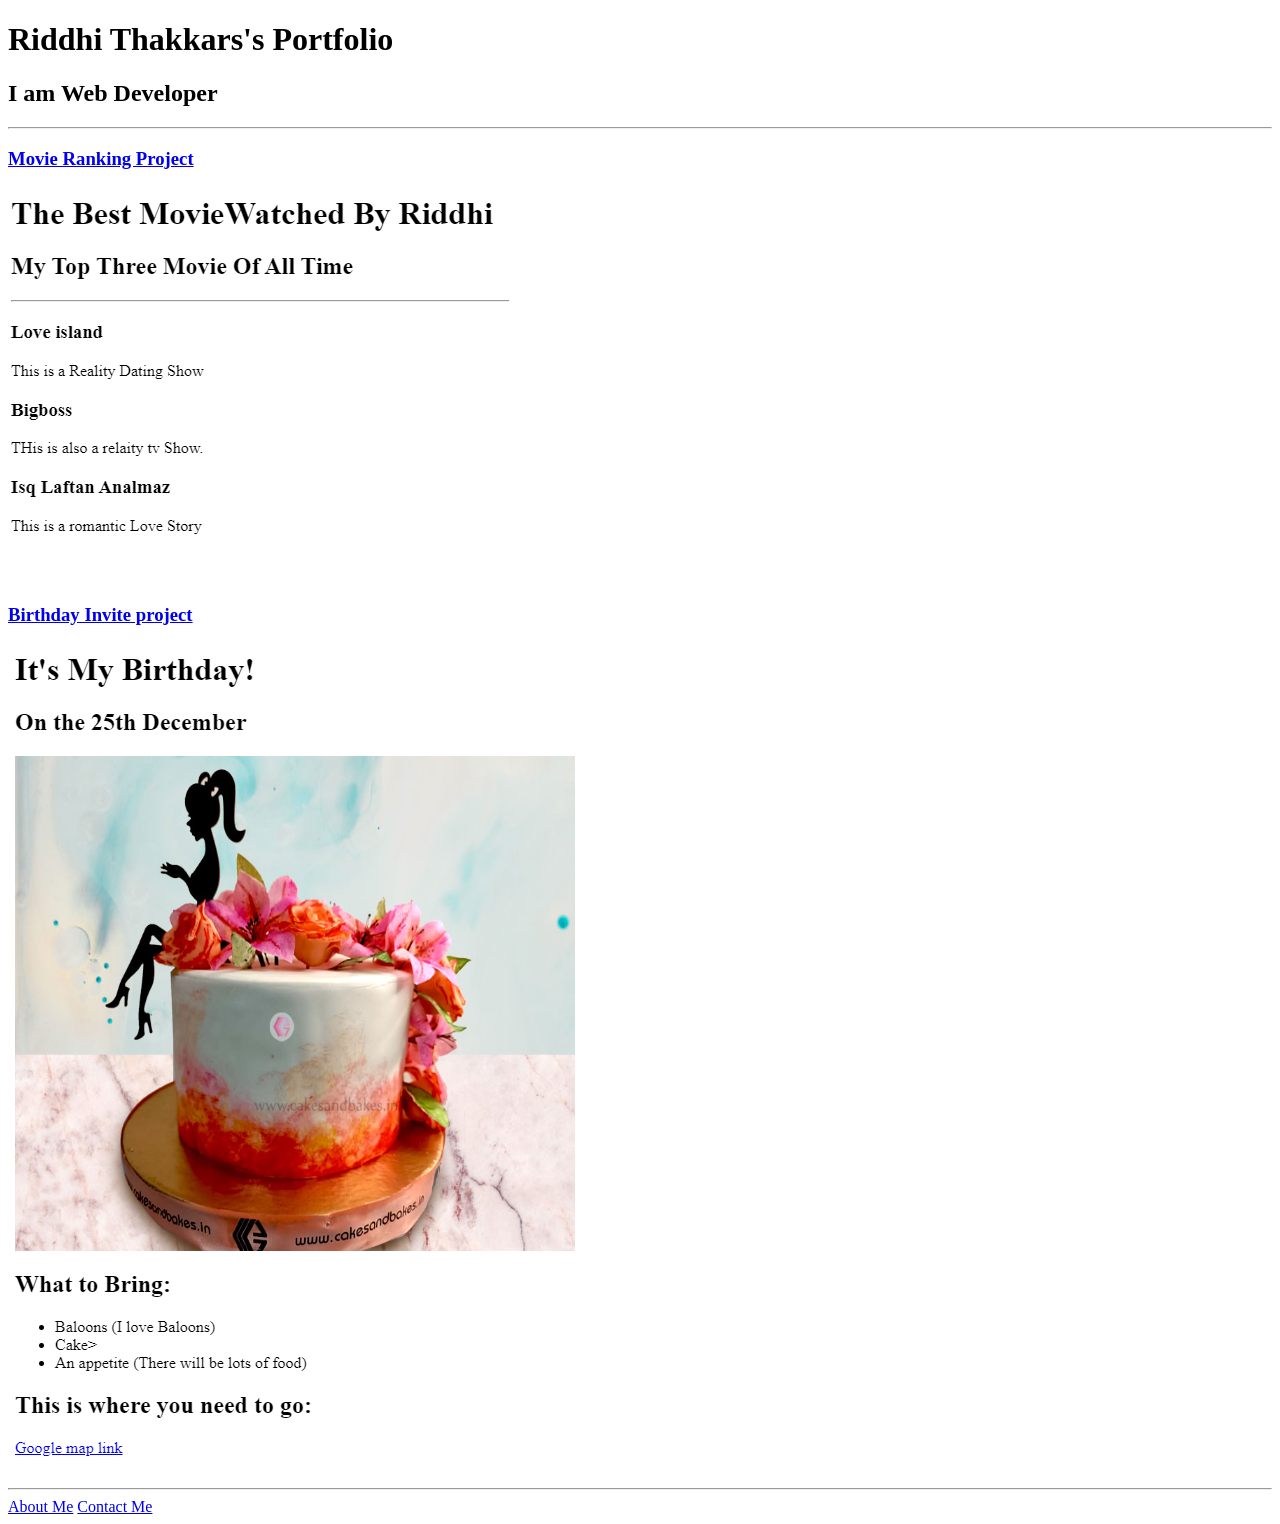
==== index.html @ dc4f4c87 "Add files via upload" ====
<!DOCTYPE html>
<html lang="en">
    <head>
        <meta charset="UTF-8">
        <title> Riddhi's Portfolio</title>
    </head>
    <body>
        <h1> Riddhi Thakkars's Portfolio</h1>
        <h2> I am Web Developer</h2>
        <hr>
        <h3><a href="movie-ranking.html"> Movie Ranking Project </a></h3>
        <img src="../assets/images/movie-rankin.png">
        <h3><a href="birthday-invite.html"> Birthday Invite project</a> </h3>
        <img src="../assets/images/birthday-invite.png">
        <hr>
        <a href="about.html"> About Me</a>
        <a href="contact.html">Contact Me</a>
    </body>
</html>
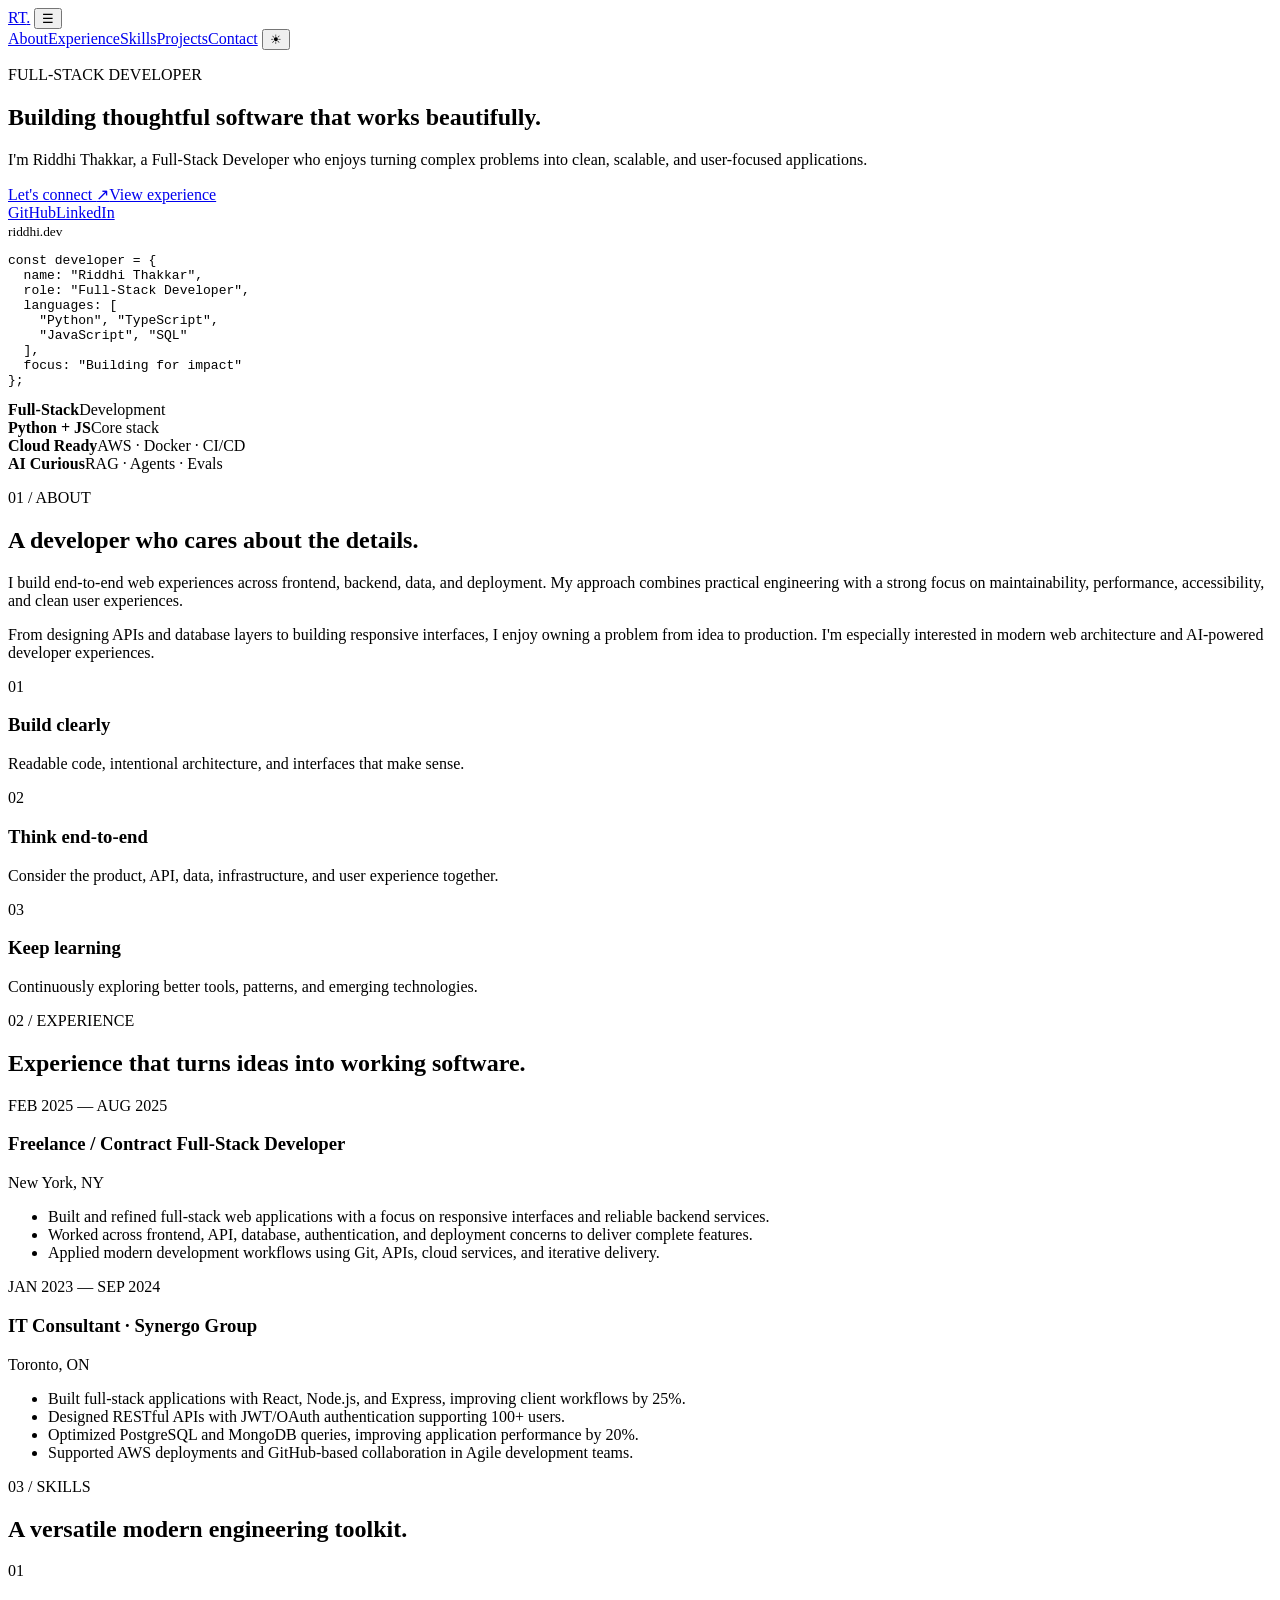
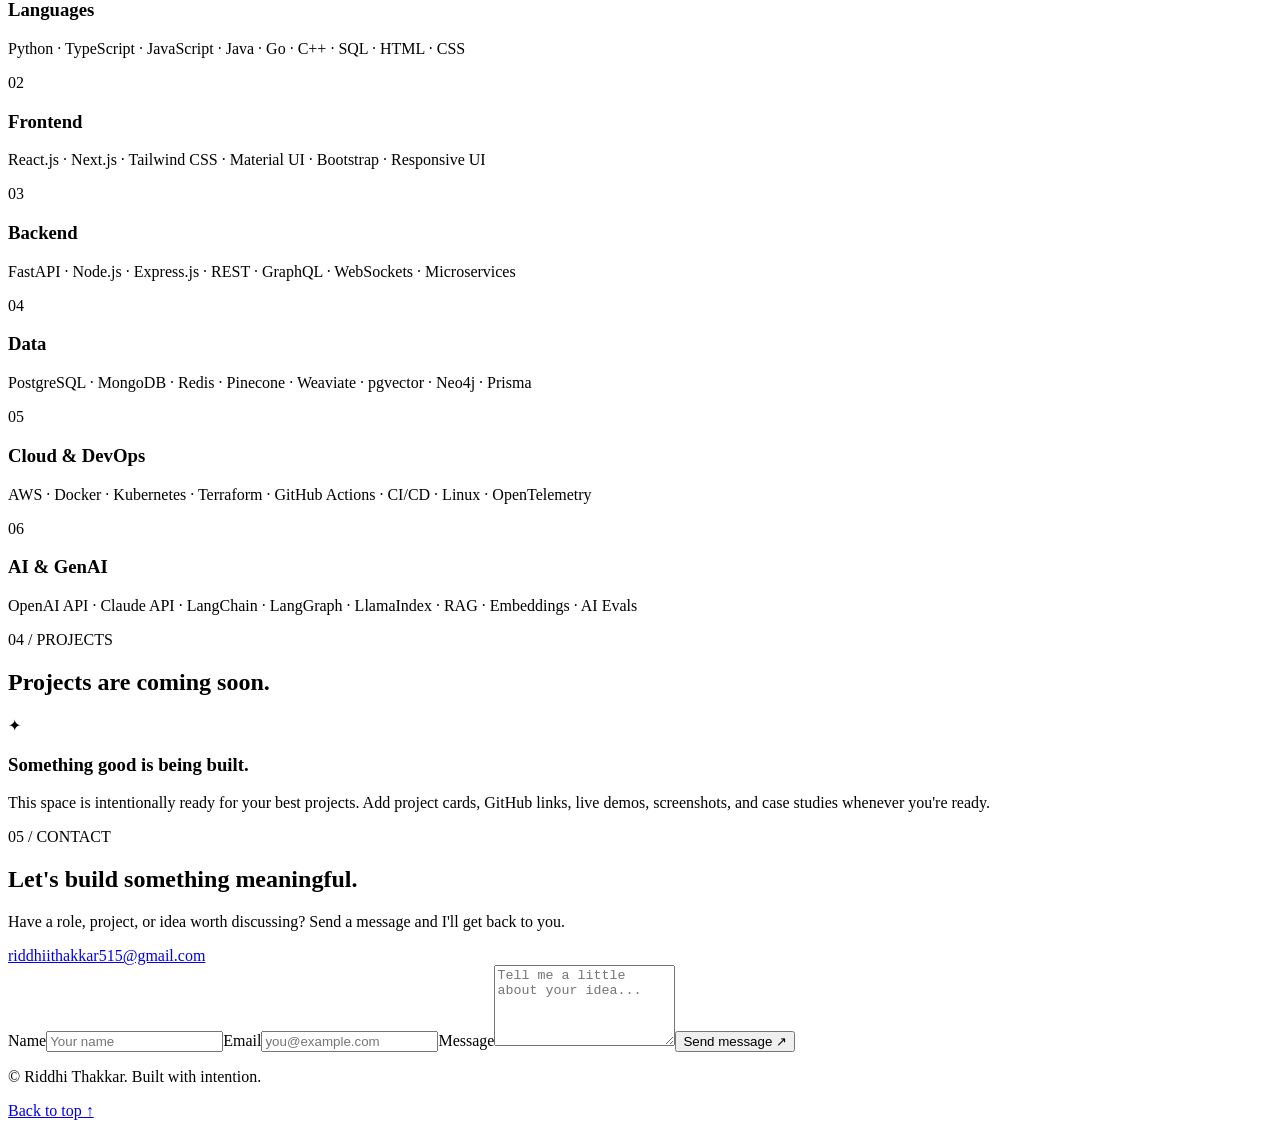
==== commit c1cd7a4b: "Create modern portfolio homepage" ====
--- a/index.html
+++ b/index.html
@@ -1,19 +1,93 @@
-<!DOCTYPE html>
-<html lang="en">
-    <head>
-        <meta charset="UTF-8">
-        <title> Riddhi's Portfolio</title>
-    </head>
-    <body>
-        <h1> Riddhi Thakkars's Portfolio</h1>
-        <h2> I am Web Developer</h2>
-        <hr>
-        <h3><a href="movie-ranking.html"> Movie Ranking Project </a></h3>
-        <img src="../assets/images/movie-rankin.png">
-        <h3><a href="birthday-invite.html"> Birthday Invite project</a> </h3>
-        <img src="../assets/images/birthday-invite.png">
-        <hr>
-        <a href="about.html"> About Me</a>
-        <a href="contact.html">Contact Me</a>
-    </body>
-</html>
+<!DOCTYPE html>
+<html lang="en" data-theme="dark">
+<head>
+  <meta charset="UTF-8">
+  <meta name="viewport" content="width=device-width, initial-scale=1.0">
+  <meta name="description" content="Riddhi Thakkar — Full-Stack Developer building scalable, accessible, and modern web applications with Python, React, Node.js, and cloud technologies.">
+  <meta name="keywords" content="Riddhi Thakkar, Full-Stack Developer, Software Engineer, Python, React, Node.js, FastAPI, AWS, JavaScript, TypeScript">
+  <meta name="author" content="Riddhi Thakkar">
+  <meta name="theme-color" content="#0b1020">
+  <meta property="og:title" content="Riddhi Thakkar | Full-Stack Developer">
+  <meta property="og:description" content="Full-Stack Developer focused on building reliable, scalable, and polished digital experiences.">
+  <meta property="og:type" content="website">
+  <meta property="og:url" content="https://riiddhii757.github.io/html-portfolio/">
+  <meta name="twitter:card" content="summary_large_image">
+  <title>Riddhi Thakkar | Full-Stack Developer</title>
+  <link rel="preconnect" href="https://fonts.googleapis.com">
+  <link rel="preconnect" href="https://fonts.gstatic.com" crossorigin>
+  <link href="https://fonts.googleapis.com/css2?family=Inter:wght@400;500;600;700;800&family=Space+Grotesk:wght@500;600;700&display=swap" rel="stylesheet">
+  <link rel="stylesheet" href="style.css">
+</head>
+<body>
+  <div class="background-glow glow-one" aria-hidden="true"></div>
+  <div class="background-glow glow-two" aria-hidden="true"></div>
+
+  <header class="site-header" id="top">
+    <nav class="nav container" aria-label="Primary navigation">
+      <a class="brand" href="#top" aria-label="Riddhi Thakkar home">RT<span>.</span></a>
+      <button class="mobile-menu" type="button" aria-label="Open navigation" aria-expanded="false" aria-controls="nav-links">☰</button>
+      <div class="nav-links" id="nav-links">
+        <a href="#about">About</a><a href="#experience">Experience</a><a href="#skills">Skills</a><a href="#projects">Projects</a><a href="#contact">Contact</a>
+        <button class="theme-toggle" id="theme-toggle" type="button" aria-label="Switch theme">☀</button>
+      </div>
+    </nav>
+  </header>
+
+  <main>
+    <section class="hero container reveal">
+      <div class="hero-copy">
+        <p class="eyebrow">FULL-STACK DEVELOPER</p>
+        <h1>Building thoughtful software that <span>works beautifully.</span></h1>
+        <p class="hero-text">I'm Riddhi Thakkar, a Full-Stack Developer who enjoys turning complex problems into clean, scalable, and user-focused applications.</p>
+        <div class="hero-actions"><a class="button primary" href="#contact">Let's connect <span>↗</span></a><a class="button secondary" href="#experience">View experience</a></div>
+        <div class="social-row" aria-label="Social links"><a href="https://github.com/riiddhii757" target="_blank" rel="noopener noreferrer">GitHub</a><a href="https://www.linkedin.com/in/riddhi-thakkar-378098253" target="_blank" rel="noopener noreferrer">LinkedIn</a></div>
+      </div>
+      <div class="hero-card" aria-label="Developer profile summary">
+        <div class="code-window"><div class="window-bar"><span></span><span></span><span></span><small>riddhi.dev</small></div>
+          <pre><code><span class="code-key">const</span> developer = {
+  name: <span class="code-string">"Riddhi Thakkar"</span>,
+  role: <span class="code-string">"Full-Stack Developer"</span>,
+  languages: [
+    <span class="code-string">"Python"</span>, <span class="code-string">"TypeScript"</span>,
+    <span class="code-string">"JavaScript"</span>, <span class="code-string">"SQL"</span>
+  ],
+  focus: <span class="code-string">"Building for impact"</span>
+};</code></pre>
+        </div>
+      </div>
+    </section>
+
+    <section class="stats container reveal" aria-label="Professional highlights">
+      <div><strong>Full-Stack</strong><span>Development</span></div><div><strong>Python + JS</strong><span>Core stack</span></div><div><strong>Cloud Ready</strong><span>AWS · Docker · CI/CD</span></div><div><strong>AI Curious</strong><span>RAG · Agents · Evals</span></div>
+    </section>
+
+    <section class="section container reveal" id="about">
+      <div class="section-heading"><p class="eyebrow">01 / ABOUT</p><h2>A developer who cares about the details.</h2></div>
+      <div class="about-grid"><div><p class="large-copy">I build end-to-end web experiences across frontend, backend, data, and deployment. My approach combines practical engineering with a strong focus on maintainability, performance, accessibility, and clean user experiences.</p><p>From designing APIs and database layers to building responsive interfaces, I enjoy owning a problem from idea to production. I'm especially interested in modern web architecture and AI-powered developer experiences.</p></div>
+        <div class="principles"><div><span>01</span><h3>Build clearly</h3><p>Readable code, intentional architecture, and interfaces that make sense.</p></div><div><span>02</span><h3>Think end-to-end</h3><p>Consider the product, API, data, infrastructure, and user experience together.</p></div><div><span>03</span><h3>Keep learning</h3><p>Continuously exploring better tools, patterns, and emerging technologies.</p></div></div>
+      </div>
+    </section>
+
+    <section class="section container reveal" id="experience">
+      <div class="section-heading"><p class="eyebrow">02 / EXPERIENCE</p><h2>Experience that turns ideas into working software.</h2></div>
+      <div class="timeline">
+        <article class="timeline-item"><div class="timeline-date">FEB 2025 — AUG 2025</div><div class="timeline-content"><h3>Freelance / Contract Full-Stack Developer</h3><p class="muted">New York, NY</p><ul><li>Built and refined full-stack web applications with a focus on responsive interfaces and reliable backend services.</li><li>Worked across frontend, API, database, authentication, and deployment concerns to deliver complete features.</li><li>Applied modern development workflows using Git, APIs, cloud services, and iterative delivery.</li></ul></div></article>
+        <article class="timeline-item"><div class="timeline-date">JAN 2023 — SEP 2024</div><div class="timeline-content"><h3>IT Consultant · Synergo Group</h3><p class="muted">Toronto, ON</p><ul><li>Built full-stack applications with React, Node.js, and Express, improving client workflows by 25%.</li><li>Designed RESTful APIs with JWT/OAuth authentication supporting 100+ users.</li><li>Optimized PostgreSQL and MongoDB queries, improving application performance by 20%.</li><li>Supported AWS deployments and GitHub-based collaboration in Agile development teams.</li></ul></div></article>
+      </div>
+    </section>
+
+    <section class="section container reveal" id="skills">
+      <div class="section-heading"><p class="eyebrow">03 / SKILLS</p><h2>A versatile modern engineering toolkit.</h2></div>
+      <div class="skills-grid"><article class="skill-card"><span>01</span><h3>Languages</h3><p>Python · TypeScript · JavaScript · Java · Go · C++ · SQL · HTML · CSS</p></article><article class="skill-card"><span>02</span><h3>Frontend</h3><p>React.js · Next.js · Tailwind CSS · Material UI · Bootstrap · Responsive UI</p></article><article class="skill-card"><span>03</span><h3>Backend</h3><p>FastAPI · Node.js · Express.js · REST · GraphQL · WebSockets · Microservices</p></article><article class="skill-card"><span>04</span><h3>Data</h3><p>PostgreSQL · MongoDB · Redis · Pinecone · Weaviate · pgvector · Neo4j · Prisma</p></article><article class="skill-card"><span>05</span><h3>Cloud & DevOps</h3><p>AWS · Docker · Kubernetes · Terraform · GitHub Actions · CI/CD · Linux · OpenTelemetry</p></article><article class="skill-card"><span>06</span><h3>AI & GenAI</h3><p>OpenAI API · Claude API · LangChain · LangGraph · LlamaIndex · RAG · Embeddings · AI Evals</p></article></div>
+    </section>
+
+    <section class="section container reveal" id="projects"><div class="section-heading"><p class="eyebrow">04 / PROJECTS</p><h2>Projects are coming soon.</h2></div><div class="empty-projects"><div class="empty-icon">✦</div><h3>Something good is being built.</h3><p>This space is intentionally ready for your best projects. Add project cards, GitHub links, live demos, screenshots, and case studies whenever you're ready.</p></div></section>
+
+    <section class="section container reveal" id="contact"><div class="contact-card"><div class="contact-copy"><p class="eyebrow">05 / CONTACT</p><h2>Let's build something meaningful.</h2><p>Have a role, project, or idea worth discussing? Send a message and I'll get back to you.</p><a class="email-link" href="mailto:riddhiithakkar515@gmail.com">riddhiithakkar515@gmail.com</a></div>
+      <form id="contact-form" novalidate><label for="name">Name</label><input id="name" name="name" type="text" autocomplete="name" required minlength="2" placeholder="Your name"><label for="email">Email</label><input id="email" name="email" type="email" autocomplete="email" required placeholder="you@example.com"><label for="message">Message</label><textarea id="message" name="message" rows="5" required minlength="10" placeholder="Tell me a little about your idea..."></textarea><button class="button primary" type="submit">Send message <span>↗</span></button><p class="form-status" id="form-status" role="status" aria-live="polite"></p></form>
+    </div></section>
+  </main>
+  <footer class="footer container"><p>© <span id="year"></span> Riddhi Thakkar. Built with intention.</p><a href="#top">Back to top ↑</a></footer>
+  <script src="script.js"></script>
+</body>
+</html>
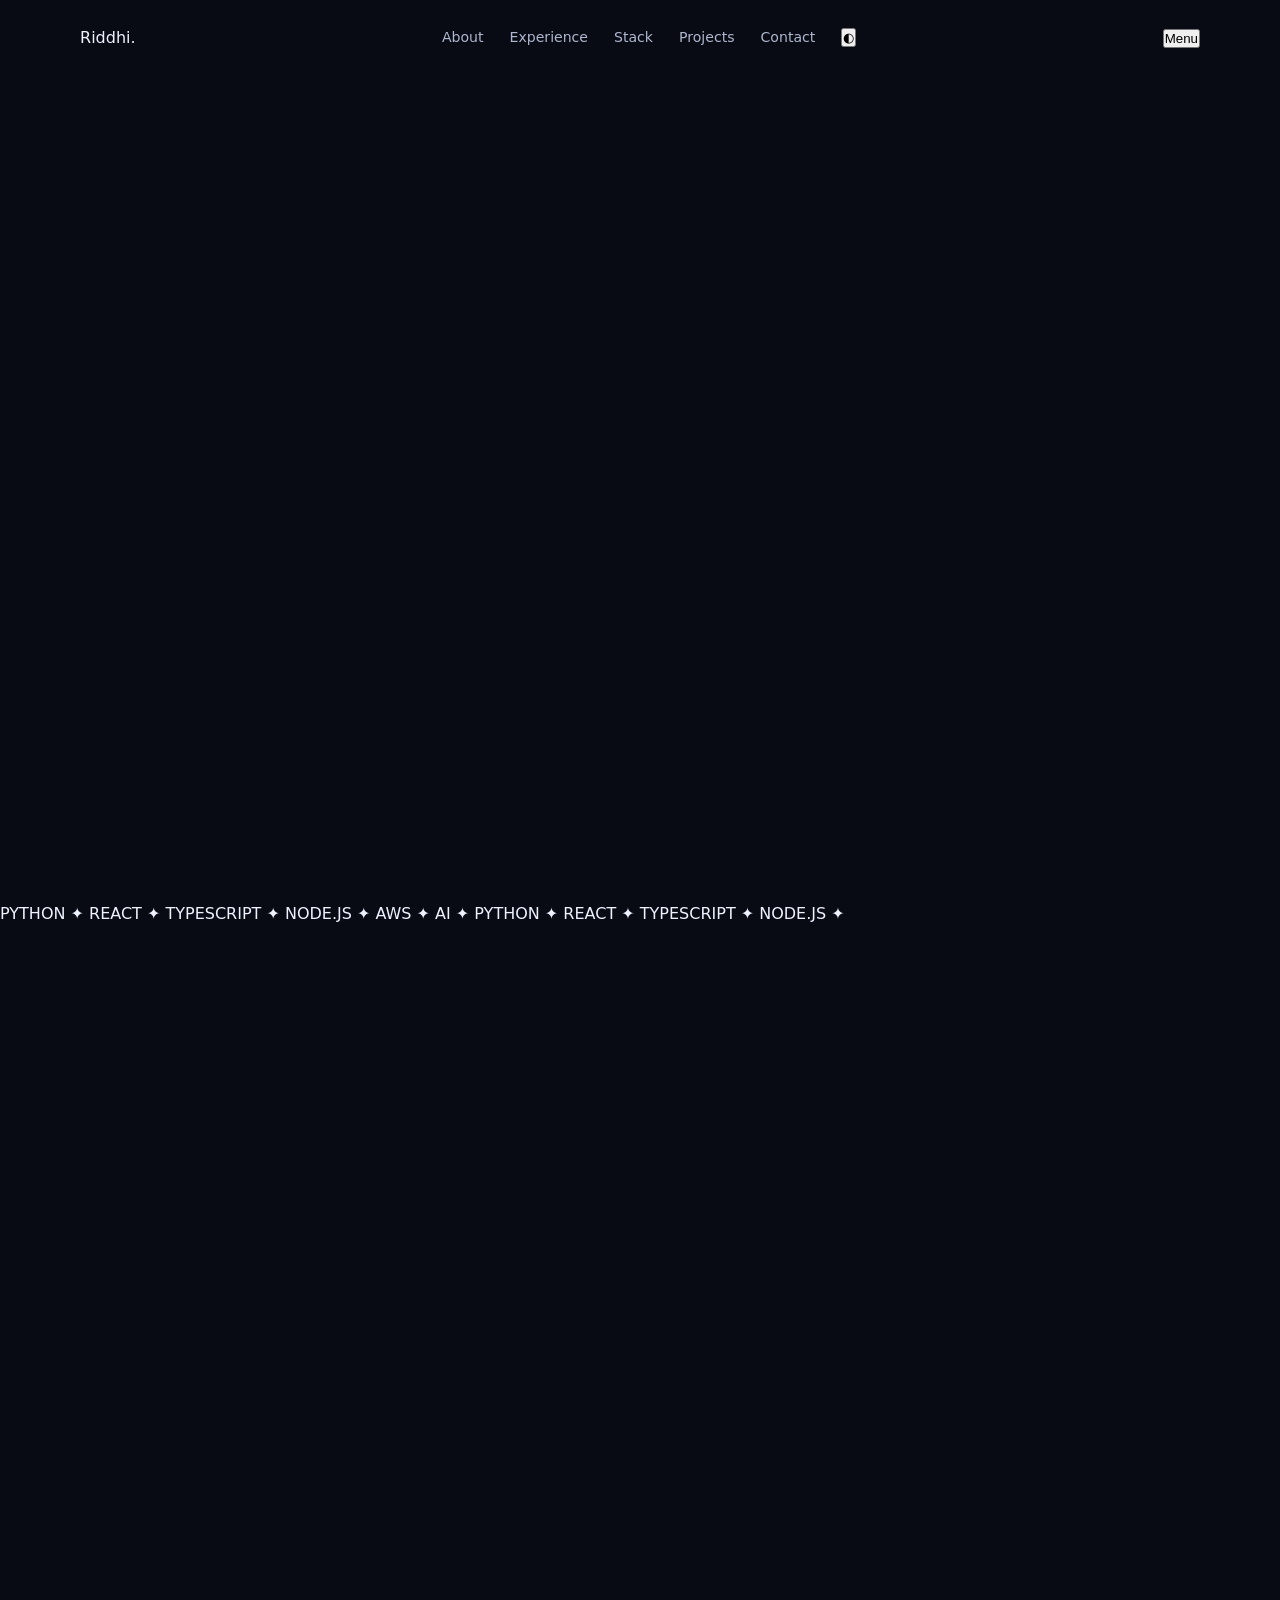
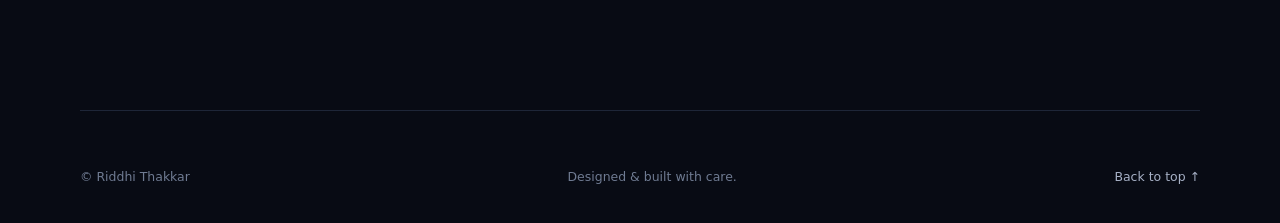
==== commit 1cd2ab2a: "Replace portfolio with professional developer design" ====
--- a/index.html
+++ b/index.html
@@ -1,93 +1,88 @@
-<!DOCTYPE html>
+<!doctype html>
 <html lang="en" data-theme="dark">
 <head>
-  <meta charset="UTF-8">
-  <meta name="viewport" content="width=device-width, initial-scale=1.0">
-  <meta name="description" content="Riddhi Thakkar — Full-Stack Developer building scalable, accessible, and modern web applications with Python, React, Node.js, and cloud technologies.">
-  <meta name="keywords" content="Riddhi Thakkar, Full-Stack Developer, Software Engineer, Python, React, Node.js, FastAPI, AWS, JavaScript, TypeScript">
+  <meta charset="utf-8">
+  <meta name="viewport" content="width=device-width, initial-scale=1">
+  <meta name="description" content="Riddhi Thakkar — Full-Stack Developer specializing in Python, React, TypeScript, Node.js, APIs, cloud infrastructure, and AI-powered applications.">
   <meta name="author" content="Riddhi Thakkar">
-  <meta name="theme-color" content="#0b1020">
-  <meta property="og:title" content="Riddhi Thakkar | Full-Stack Developer">
-  <meta property="og:description" content="Full-Stack Developer focused on building reliable, scalable, and polished digital experiences.">
+  <meta name="theme-color" content="#09090b">
+  <meta property="og:title" content="Riddhi Thakkar — Full-Stack Developer">
+  <meta property="og:description" content="Full-Stack Developer building reliable products across frontend, backend, cloud, data, and AI.">
   <meta property="og:type" content="website">
   <meta property="og:url" content="https://riiddhii757.github.io/html-portfolio/">
   <meta name="twitter:card" content="summary_large_image">
-  <title>Riddhi Thakkar | Full-Stack Developer</title>
+  <title>Riddhi Thakkar — Full-Stack Developer</title>
   <link rel="preconnect" href="https://fonts.googleapis.com">
   <link rel="preconnect" href="https://fonts.gstatic.com" crossorigin>
-  <link href="https://fonts.googleapis.com/css2?family=Inter:wght@400;500;600;700;800&family=Space+Grotesk:wght@500;600;700&display=swap" rel="stylesheet">
+  <link href="https://fonts.googleapis.com/css2?family=DM+Mono:wght@400;500&family=Manrope:wght@400;500;600;700;800&display=swap" rel="stylesheet">
   <link rel="stylesheet" href="style.css">
 </head>
 <body>
-  <div class="background-glow glow-one" aria-hidden="true"></div>
-  <div class="background-glow glow-two" aria-hidden="true"></div>
-
-  <header class="site-header" id="top">
-    <nav class="nav container" aria-label="Primary navigation">
-      <a class="brand" href="#top" aria-label="Riddhi Thakkar home">RT<span>.</span></a>
-      <button class="mobile-menu" type="button" aria-label="Open navigation" aria-expanded="false" aria-controls="nav-links">☰</button>
+  <div class="cursor-glow" aria-hidden="true"></div>
+  <header class="header">
+    <nav class="nav container" aria-label="Main navigation">
+      <a class="logo" href="#home" aria-label="Riddhi Thakkar home"><span>R</span>iddhi.</a>
       <div class="nav-links" id="nav-links">
-        <a href="#about">About</a><a href="#experience">Experience</a><a href="#skills">Skills</a><a href="#projects">Projects</a><a href="#contact">Contact</a>
-        <button class="theme-toggle" id="theme-toggle" type="button" aria-label="Switch theme">☀</button>
+        <a href="#about">About</a><a href="#experience">Experience</a><a href="#stack">Stack</a><a href="#projects">Projects</a><a href="#contact">Contact</a>
+        <button id="theme-toggle" class="icon-button" aria-label="Toggle color theme">◐</button>
       </div>
+      <button id="menu-toggle" class="menu-button" aria-label="Open menu" aria-expanded="false">Menu</button>
     </nav>
   </header>
 
-  <main>
+  <main id="home">
     <section class="hero container reveal">
-      <div class="hero-copy">
-        <p class="eyebrow">FULL-STACK DEVELOPER</p>
-        <h1>Building thoughtful software that <span>works beautifully.</span></h1>
-        <p class="hero-text">I'm Riddhi Thakkar, a Full-Stack Developer who enjoys turning complex problems into clean, scalable, and user-focused applications.</p>
-        <div class="hero-actions"><a class="button primary" href="#contact">Let's connect <span>↗</span></a><a class="button secondary" href="#experience">View experience</a></div>
-        <div class="social-row" aria-label="Social links"><a href="https://github.com/riiddhii757" target="_blank" rel="noopener noreferrer">GitHub</a><a href="https://www.linkedin.com/in/riddhi-thakkar-378098253" target="_blank" rel="noopener noreferrer">LinkedIn</a></div>
+      <div class="hero-main">
+        <div class="availability"><i></i> Open to opportunities</div>
+        <p class="kicker">FULL-STACK DEVELOPER · NEW YORK</p>
+        <h1>I build software<br><em>people remember.</em></h1>
+        <p class="hero-lead">I’m Riddhi Thakkar — a Full-Stack Developer working across product interfaces, backend systems, data, cloud infrastructure, and AI.</p>
+        <div class="hero-cta"><a class="btn btn-primary" href="#contact">Let’s talk <span>↗</span></a><a class="text-link" href="#experience">View experience <span>↓</span></a></div>
       </div>
-      <div class="hero-card" aria-label="Developer profile summary">
-        <div class="code-window"><div class="window-bar"><span></span><span></span><span></span><small>riddhi.dev</small></div>
-          <pre><code><span class="code-key">const</span> developer = {
-  name: <span class="code-string">"Riddhi Thakkar"</span>,
-  role: <span class="code-string">"Full-Stack Developer"</span>,
-  languages: [
-    <span class="code-string">"Python"</span>, <span class="code-string">"TypeScript"</span>,
-    <span class="code-string">"JavaScript"</span>, <span class="code-string">"SQL"</span>
-  ],
-  focus: <span class="code-string">"Building for impact"</span>
-};</code></pre>
+      <aside class="hero-side" aria-label="Developer profile">
+        <div class="terminal">
+          <div class="terminal-top"><span>~/riddhi</span><div><b></b><b></b><b></b></div></div>
+          <div class="terminal-body"><p><span class="purple">$</span> whoami</p><p class="muted">Full-Stack Developer</p><p><span class="purple">$</span> focus</p><p class="muted">product · systems · AI</p><p><span class="purple">$</span> status</p><p class="green">building things that matter_</p></div>
         </div>
+        <div class="side-note"><span>01</span><p>From first commit to production, I like understanding the whole system.</p></div>
+      </aside>
+    </section>
+
+    <div class="marquee" aria-hidden="true"><div>PYTHON <span>✦</span> REACT <span>✦</span> TYPESCRIPT <span>✦</span> NODE.JS <span>✦</span> AWS <span>✦</span> AI <span>✦</span> PYTHON <span>✦</span> REACT <span>✦</span> TYPESCRIPT <span>✦</span> NODE.JS <span>✦</span></div></div>
+
+    <section class="section container reveal" id="about">
+      <div class="section-index">01 <span>ABOUT</span></div>
+      <div class="section-content about-content"><div><h2>Engineering with a <em>product mindset.</em></h2></div><div class="about-copy"><p>I’m interested in the space where thoughtful product design meets solid engineering. I build responsive interfaces, dependable APIs, data layers, and deployment workflows that work together as one system.</p><p>My toolkit spans Python and FastAPI, React and TypeScript, Node.js, PostgreSQL and MongoDB, AWS, Docker, and modern AI tooling. I care about clean architecture, performance, accessibility, and shipping useful software.</p><div class="mini-links"><a href="https://github.com/riiddhii757" target="_blank" rel="noreferrer">GitHub ↗</a><a href="https://www.linkedin.com/in/riddhi-thakkar-378098253" target="_blank" rel="noreferrer">LinkedIn ↗</a></div></div></div>
+    </section>
+
+    <section class="section container reveal" id="experience">
+      <div class="section-index">02 <span>EXPERIENCE</span></div>
+      <div class="section-content"><div class="experience-row"><div class="period">2025<br><span>NEW YORK, NY</span></div><div class="role"><h3>Freelance / Contract Full-Stack Developer</h3><p>Feb 2025 — Aug 2025</p><ul><li>Built and refined full-stack applications across responsive frontend experiences, APIs, databases, authentication, and deployment.</li><li>Delivered features end-to-end using modern Git-based development workflows and iterative delivery.</li><li>Focused on maintainable architecture, reliable backend services, and polished user experiences.</li></ul></div></div><div class="experience-row"><div class="period">2023—24<br><span>TORONTO, ON</span></div><div class="role"><h3>IT Consultant · Synergo Group</h3><p>Jan 2023 — Sep 2024</p><ul><li>Built React, Node.js, and Express applications that improved client workflows by 25%.</li><li>Designed RESTful APIs with JWT/OAuth authentication supporting 100+ users.</li><li>Optimized PostgreSQL and MongoDB queries, improving application performance by 20%.</li><li>Supported AWS deployments and GitHub-based Agile development workflows.</li></ul></div></div></div>
+    </section>
+
+    <section class="section container reveal" id="stack">
+      <div class="section-index">03 <span>TECHNICAL STACK</span></div>
+      <div class="section-content stack-grid">
+        <div class="stack-item"><span>01</span><h3>Languages</h3><p>Python · TypeScript · JavaScript · Java · Go · C++ · SQL</p></div>
+        <div class="stack-item"><span>02</span><h3>Frontend</h3><p>React.js · Next.js · Tailwind CSS · Material UI · Bootstrap · HTML · CSS</p></div>
+        <div class="stack-item"><span>03</span><h3>Backend</h3><p>FastAPI · Node.js · Express.js · REST · GraphQL · WebSockets · Microservices</p></div>
+        <div class="stack-item"><span>04</span><h3>Data</h3><p>PostgreSQL · MongoDB · Redis · Prisma · Pinecone · Weaviate · pgvector · Neo4j</p></div>
+        <div class="stack-item"><span>05</span><h3>Cloud / DevOps</h3><p>AWS · Docker · Kubernetes · Terraform · GitHub Actions · CI/CD · Linux · OpenTelemetry</p></div>
+        <div class="stack-item"><span>06</span><h3>AI / GenAI</h3><p>OpenAI API · Claude API · LangChain · LangGraph · LlamaIndex · RAG · Embeddings · AI Evals</p></div>
       </div>
     </section>
 
-    <section class="stats container reveal" aria-label="Professional highlights">
-      <div><strong>Full-Stack</strong><span>Development</span></div><div><strong>Python + JS</strong><span>Core stack</span></div><div><strong>Cloud Ready</strong><span>AWS · Docker · CI/CD</span></div><div><strong>AI Curious</strong><span>RAG · Agents · Evals</span></div>
+    <section class="section container reveal" id="projects">
+      <div class="section-index">04 <span>PROJECTS</span></div>
+      <div class="section-content project-placeholder"><div class="placeholder-number">+</div><div><h2>Selected work<br><em>coming soon.</em></h2><p>This section is ready for your strongest projects, live demos, repositories, screenshots, and case studies. We’ll add them when you’re ready.</p></div></div>
     </section>
 
-    <section class="section container reveal" id="about">
-      <div class="section-heading"><p class="eyebrow">01 / ABOUT</p><h2>A developer who cares about the details.</h2></div>
-      <div class="about-grid"><div><p class="large-copy">I build end-to-end web experiences across frontend, backend, data, and deployment. My approach combines practical engineering with a strong focus on maintainability, performance, accessibility, and clean user experiences.</p><p>From designing APIs and database layers to building responsive interfaces, I enjoy owning a problem from idea to production. I'm especially interested in modern web architecture and AI-powered developer experiences.</p></div>
-        <div class="principles"><div><span>01</span><h3>Build clearly</h3><p>Readable code, intentional architecture, and interfaces that make sense.</p></div><div><span>02</span><h3>Think end-to-end</h3><p>Consider the product, API, data, infrastructure, and user experience together.</p></div><div><span>03</span><h3>Keep learning</h3><p>Continuously exploring better tools, patterns, and emerging technologies.</p></div></div>
-      </div>
+    <section class="section container reveal" id="contact">
+      <div class="contact-panel"><div class="section-index">05 <span>CONTACT</span></div><div class="contact-content"><p class="kicker">HAVE A ROLE OR IDEA?</p><h2>Let’s make<br><em>something good.</em></h2><a class="big-email" href="mailto:riddhiithakkar515@gmail.com">riddhiithakkar515@gmail.com <span>↗</span></a><div class="contact-links"><a href="https://github.com/riiddhii757" target="_blank" rel="noreferrer">GitHub</a><a href="https://www.linkedin.com/in/riddhi-thakkar-378098253" target="_blank" rel="noreferrer">LinkedIn</a></div></div></div>
     </section>
+  </main>
 
-    <section class="section container reveal" id="experience">
-      <div class="section-heading"><p class="eyebrow">02 / EXPERIENCE</p><h2>Experience that turns ideas into working software.</h2></div>
-      <div class="timeline">
-        <article class="timeline-item"><div class="timeline-date">FEB 2025 — AUG 2025</div><div class="timeline-content"><h3>Freelance / Contract Full-Stack Developer</h3><p class="muted">New York, NY</p><ul><li>Built and refined full-stack web applications with a focus on responsive interfaces and reliable backend services.</li><li>Worked across frontend, API, database, authentication, and deployment concerns to deliver complete features.</li><li>Applied modern development workflows using Git, APIs, cloud services, and iterative delivery.</li></ul></div></article>
-        <article class="timeline-item"><div class="timeline-date">JAN 2023 — SEP 2024</div><div class="timeline-content"><h3>IT Consultant · Synergo Group</h3><p class="muted">Toronto, ON</p><ul><li>Built full-stack applications with React, Node.js, and Express, improving client workflows by 25%.</li><li>Designed RESTful APIs with JWT/OAuth authentication supporting 100+ users.</li><li>Optimized PostgreSQL and MongoDB queries, improving application performance by 20%.</li><li>Supported AWS deployments and GitHub-based collaboration in Agile development teams.</li></ul></div></article>
-      </div>
-    </section>
-
-    <section class="section container reveal" id="skills">
-      <div class="section-heading"><p class="eyebrow">03 / SKILLS</p><h2>A versatile modern engineering toolkit.</h2></div>
-      <div class="skills-grid"><article class="skill-card"><span>01</span><h3>Languages</h3><p>Python · TypeScript · JavaScript · Java · Go · C++ · SQL · HTML · CSS</p></article><article class="skill-card"><span>02</span><h3>Frontend</h3><p>React.js · Next.js · Tailwind CSS · Material UI · Bootstrap · Responsive UI</p></article><article class="skill-card"><span>03</span><h3>Backend</h3><p>FastAPI · Node.js · Express.js · REST · GraphQL · WebSockets · Microservices</p></article><article class="skill-card"><span>04</span><h3>Data</h3><p>PostgreSQL · MongoDB · Redis · Pinecone · Weaviate · pgvector · Neo4j · Prisma</p></article><article class="skill-card"><span>05</span><h3>Cloud & DevOps</h3><p>AWS · Docker · Kubernetes · Terraform · GitHub Actions · CI/CD · Linux · OpenTelemetry</p></article><article class="skill-card"><span>06</span><h3>AI & GenAI</h3><p>OpenAI API · Claude API · LangChain · LangGraph · LlamaIndex · RAG · Embeddings · AI Evals</p></article></div>
-    </section>
-
-    <section class="section container reveal" id="projects"><div class="section-heading"><p class="eyebrow">04 / PROJECTS</p><h2>Projects are coming soon.</h2></div><div class="empty-projects"><div class="empty-icon">✦</div><h3>Something good is being built.</h3><p>This space is intentionally ready for your best projects. Add project cards, GitHub links, live demos, screenshots, and case studies whenever you're ready.</p></div></section>
-
-    <section class="section container reveal" id="contact"><div class="contact-card"><div class="contact-copy"><p class="eyebrow">05 / CONTACT</p><h2>Let's build something meaningful.</h2><p>Have a role, project, or idea worth discussing? Send a message and I'll get back to you.</p><a class="email-link" href="mailto:riddhiithakkar515@gmail.com">riddhiithakkar515@gmail.com</a></div>
-      <form id="contact-form" novalidate><label for="name">Name</label><input id="name" name="name" type="text" autocomplete="name" required minlength="2" placeholder="Your name"><label for="email">Email</label><input id="email" name="email" type="email" autocomplete="email" required placeholder="you@example.com"><label for="message">Message</label><textarea id="message" name="message" rows="5" required minlength="10" placeholder="Tell me a little about your idea..."></textarea><button class="button primary" type="submit">Send message <span>↗</span></button><p class="form-status" id="form-status" role="status" aria-live="polite"></p></form>
-    </div></section>
-  </main>
-  <footer class="footer container"><p>© <span id="year"></span> Riddhi Thakkar. Built with intention.</p><a href="#top">Back to top ↑</a></footer>
+  <footer class="footer container"><span>© <span id="year"></span> Riddhi Thakkar</span><span>Designed & built with care.</span><a href="#home">Back to top ↑</a></footer>
   <script src="script.js"></script>
 </body>
 </html>
--- a/style.css
+++ b/style.css
@@ -0,0 +1,2 @@
+*{box-sizing:border-box;margin:0;padding:0}html{scroll-behavior:smooth}body{font-family:Inter,system-ui,sans-serif;background:#080b14;color:#eef2ff;line-height:1.7;overflow-x:hidden}body::selection{background:#8b5cf6;color:#fff}a{color:inherit;text-decoration:none}.container{width:min(1120px,calc(100% - 40px));margin:auto}.site-header{position:sticky;top:0;z-index:20;background:rgba(8,11,20,.78);backdrop-filter:blur(18px);border-bottom:1px solid rgba(255,255,255,.07)}.nav{height:76px;display:flex;align-items:center;justify-content:space-between}.brand{font:700 1.5rem 'Space Grotesk';letter-spacing:-.05em}.brand span{color:#a78bfa}.nav-links{display:flex;align-items:center;gap:26px;font-size:.88rem;color:#aeb7ce}.nav-links a{transition:.25s}.nav-links a:hover{color:#fff}.theme-toggle,.mobile-menu{border:1px solid #293044;background:#111625;color:#eef2ff;border-radius:10px;cursor:pointer}.theme-toggle{width:38px;height:38px}.mobile-menu{display:none;padding:8px 10px;font-size:1.2rem}.background-glow{position:fixed;width:500px;height:500px;border-radius:50%;filter:blur(110px);opacity:.13;pointer-events:none;z-index:-1}.glow-one{background:#7c3aed;top:-160px;left:-180px}.glow-two{background:#06b6d4;right:-200px;top:35%}.hero{min-height:calc(100vh - 76px);display:grid;grid-template-columns:1.05fr .95fr;align-items:center;gap:70px;padding-top:60px;padding-bottom:80px}.eyebrow{font-size:.73rem;font-weight:800;letter-spacing:.18em;color:#a78bfa;margin-bottom:18px}.hero h1{font:700 clamp(3rem,6vw,5.8rem)/1.02 'Space Grotesk';letter-spacing:-.065em;max-width:800px}.hero h1 span{background:linear-gradient(110deg,#a78bfa,#67e8f9);-webkit-background-clip:text;background-clip:text;color:transparent}.hero-text{color:#9ca8c1;font-size:1.08rem;max-width:650px;margin:28px 0}.hero-actions{display:flex;gap:12px;flex-wrap:wrap}.button{display:inline-flex;align-items:center;justify-content:center;gap:12px;padding:12px 18px;border-radius:10px;border:1px solid transparent;font-weight:700;font-size:.9rem;cursor:pointer;transition:transform .25s,box-shadow .25s,background .25s}.button:hover{transform:translateY(-2px)}.primary{background:#f5f7ff;color:#090c15;box-shadow:0 10px 30px rgba(255,255,255,.08)}.secondary{border-color:#30374b;color:#d9def0}.social-row{display:flex;gap:20px;margin-top:28px;color:#8995ad;font-size:.86rem}.social-row a:hover,.email-link:hover{color:#c4b5fd}.hero-card{display:flex;justify-content:center}.code-window{width:100%;max-width:510px;border:1px solid #293149;background:linear-gradient(145deg,#101625,#0b0f1b);border-radius:18px;box-shadow:0 30px 80px rgba(0,0,0,.35);overflow:hidden;transform:rotate(1.2deg)}.window-bar{height:45px;border-bottom:1px solid #252d41;display:flex;align-items:center;padding:0 15px;gap:7px}.window-bar>span{width:9px;height:9px;border-radius:50%;background:#3d465b}.window-bar small{margin-left:auto;color:#69748c}.code-window pre{padding:30px 25px;overflow:auto;font:500 .88rem/2 'SFMono-Regular',Consolas,monospace;color:#b8c3d9}.code-key{color:#c4b5fd}.code-string{color:#67e8c9}.stats{display:grid;grid-template-columns:repeat(4,1fr);border-top:1px solid #1e2638;border-bottom:1px solid #1e2638}.stats div{padding:26px 18px;border-right:1px solid #1e2638}.stats div:last-child{border:0}.stats strong,.stats span{display:block}.stats strong{font:700 1.1rem 'Space Grotesk'}.stats span{color:#77839d;font-size:.78rem}.section{padding-top:140px}.section-heading{max-width:760px;margin-bottom:55px}.section-heading h2{font:600 clamp(2rem,4vw,3.5rem)/1.12 'Space Grotesk';letter-spacing:-.045em}.about-grid{display:grid;grid-template-columns:1.05fr .95fr;gap:80px}.large-copy{font-size:1.35rem;line-height:1.65;color:#d6dced;margin-bottom:25px}.about-grid>div>p:not(.large-copy){color:#8894ad}.principles{border-top:1px solid #293044}.principles>div{padding:22px 0;border-bottom:1px solid #293044}.principles span,.skill-card>span{font-size:.7rem;color:#8b5cf6;font-weight:800;letter-spacing:.1em}.principles h3{margin:3px 0 4px;font-size:1rem}.principles p,.skill-card p{color:#818da6;font-size:.88rem}.timeline{border-top:1px solid #293044}.timeline-item{display:grid;grid-template-columns:220px 1fr;gap:50px;padding:42px 0;border-bottom:1px solid #293044}.timeline-date{font-size:.72rem;color:#8b95aa;font-weight:700;letter-spacing:.08em}.timeline-content h3{font:600 1.35rem 'Space Grotesk';margin-bottom:2px}.muted{color:#8b95aa;font-size:.85rem;margin-bottom:16px}.timeline-content ul{padding-left:18px;color:#929db3}.timeline-content li{margin:6px 0}.skills-grid{display:grid;grid-template-columns:repeat(3,1fr);gap:14px}.skill-card{min-height:190px;padding:25px;border:1px solid #252d40;background:rgba(15,20,33,.72);border-radius:15px;transition:.3s}.skill-card:hover{transform:translateY(-4px);border-color:#4c3d76;background:#11182a}.skill-card h3{font:600 1.2rem 'Space Grotesk';margin:10px 0}.empty-projects{min-height:280px;border:1px dashed #343c52;border-radius:18px;display:flex;align-items:center;justify-content:center;flex-direction:column;text-align:center;padding:40px;background:rgba(15,20,33,.4)}.empty-icon{font-size:2.2rem;color:#a78bfa;margin-bottom:12px}.empty-projects h3{font:600 1.4rem 'Space Grotesk';margin-bottom:8px}.empty-projects p{max-width:600px;color:#818da6}.contact-card{display:grid;grid-template-columns:1fr 1fr;gap:70px;border:1px solid #293147;background:linear-gradient(135deg,rgba(20,26,43,.9),rgba(12,16,27,.95));border-radius:22px;padding:55px}.contact-copy h2{font:600 clamp(2rem,4vw,3rem)/1.1 'Space Grotesk';letter-spacing:-.04em}.contact-copy>p:not(.eyebrow){color:#8995ad;margin:20px 0}.email-link{display:inline-block;color:#c4b5fd;font-weight:700}form{display:flex;flex-direction:column;gap:8px}label{font-size:.78rem;color:#aeb8cc;margin-top:7px}input,textarea{width:100%;border:1px solid #2b3449;background:#0b101c;color:#f3f5ff;border-radius:9px;padding:12px 13px;font:inherit;outline:none;resize:vertical}input:focus,textarea:focus{border-color:#8b5cf6;box-shadow:0 0 0 3px rgba(139,92,246,.12)}form .button{margin-top:10px}.form-status{font-size:.8rem;color:#67e8c9;min-height:22px}.footer{padding:55px 0 35px;margin-top:110px;border-top:1px solid #1e2638;display:flex;justify-content:space-between;color:#6f7b92;font-size:.78rem}.footer a{color:#a6b0c5}.reveal{opacity:0;transform:translateY(25px);transition:opacity .7s ease,transform .7s ease}.reveal.visible{opacity:1;transform:none}@media(max-width:850px){.nav-links{gap:14px}.hero{grid-template-columns:1fr;gap:35px}.hero-card{justify-content:flex-start}.about-grid,.contact-card{grid-template-columns:1fr;gap:45px}.skills-grid{grid-template-columns:repeat(2,1fr)}.timeline-item{grid-template-columns:1fr;gap:8px}.stats{grid-template-columns:repeat(2,1fr)}.stats div:nth-child(2){border-right:0}.stats div:nth-child(-n+2){border-bottom:1px solid #1e2638}.contact-card{padding:35px}}@media(max-width:650px){.container{width:min(100% - 28px,1120px)}.nav{height:68px}.mobile-menu{display:block}.nav-links{display:none;position:absolute;top:68px;left:14px;right:14px;padding:15px;flex-direction:column;align-items:stretch;background:#101522;border:1px solid #293044;border-radius:14px}.nav-links.open{display:flex}.theme-toggle{align-self:flex-end}.hero{min-height:auto;padding-top:80px}.hero h1{font-size:3.15rem}.section{padding-top:100px}.skills-grid{grid-template-columns:1fr}.stats{grid-template-columns:1fr 1fr}.stats div{border-right:1px solid #1e2638!important;border-bottom:1px solid #1e2638!important}.stats div:nth-child(even){border-right:0!important}.contact-card{padding:28px 20px}.footer{flex-direction:column;gap:12px;margin-top:80px}}@media(prefers-reduced-motion:reduce){html{scroll-behavior:auto}.reveal{opacity:1;transform:none;transition:none}.button,.skill-card{transition:none}}
+[data-theme="light"] body{background:#f7f8fc;color:#172033}[data-theme="light"] .site-header{background:rgba(247,248,252,.82);border-color:#e3e7ef}[data-theme="light"] .nav-links a{color:#536078}[data-theme="light"] .nav-links a:hover{color:#111827}[data-theme="light"] .theme-toggle,[data-theme="light"] .mobile-menu{background:#fff;color:#172033;border-color:#dce1eb}[data-theme="light"] .hero-text,[data-theme="light"] .about-grid>div>p:not(.large-copy),[data-theme="light"] .timeline-content ul,[data-theme="light"] .empty-projects p,[data-theme="light"] .contact-copy>p:not(.eyebrow),[data-theme="light"] .skill-card p{color:#5d6980}[data-theme="light"] .stats,[data-theme="light"] .stats div,[data-theme="light"] .timeline,[data-theme="light"] .timeline-item,[data-theme="light"] .principles,[data-theme="light"] .principles>div,[data-theme="light"] .footer{border-color:#e0e5ed}[data-theme="light"] .skill-card,[data-theme="light"] .empty-projects{background:#fff;border-color:#dce2ec}[data-theme="light"] .code-window{background:#fff;border-color:#dce2ec;box-shadow:0 25px 70px rgba(20,30,50,.1)}[data-theme="light"] .code-window pre{color:#42506a}[data-theme="light"] .window-bar{border-color:#e4e8ef}[data-theme="light"] .secondary{border-color:#d8deea;color:#253047}[data-theme="light"] input,[data-theme="light"] textarea{background:#fff;color:#172033;border-color:#d6dce7}[data-theme="light"] .contact-card{background:#fff;border-color:#dce2ec}[data-theme="light"] .large-copy{color:#26334a}
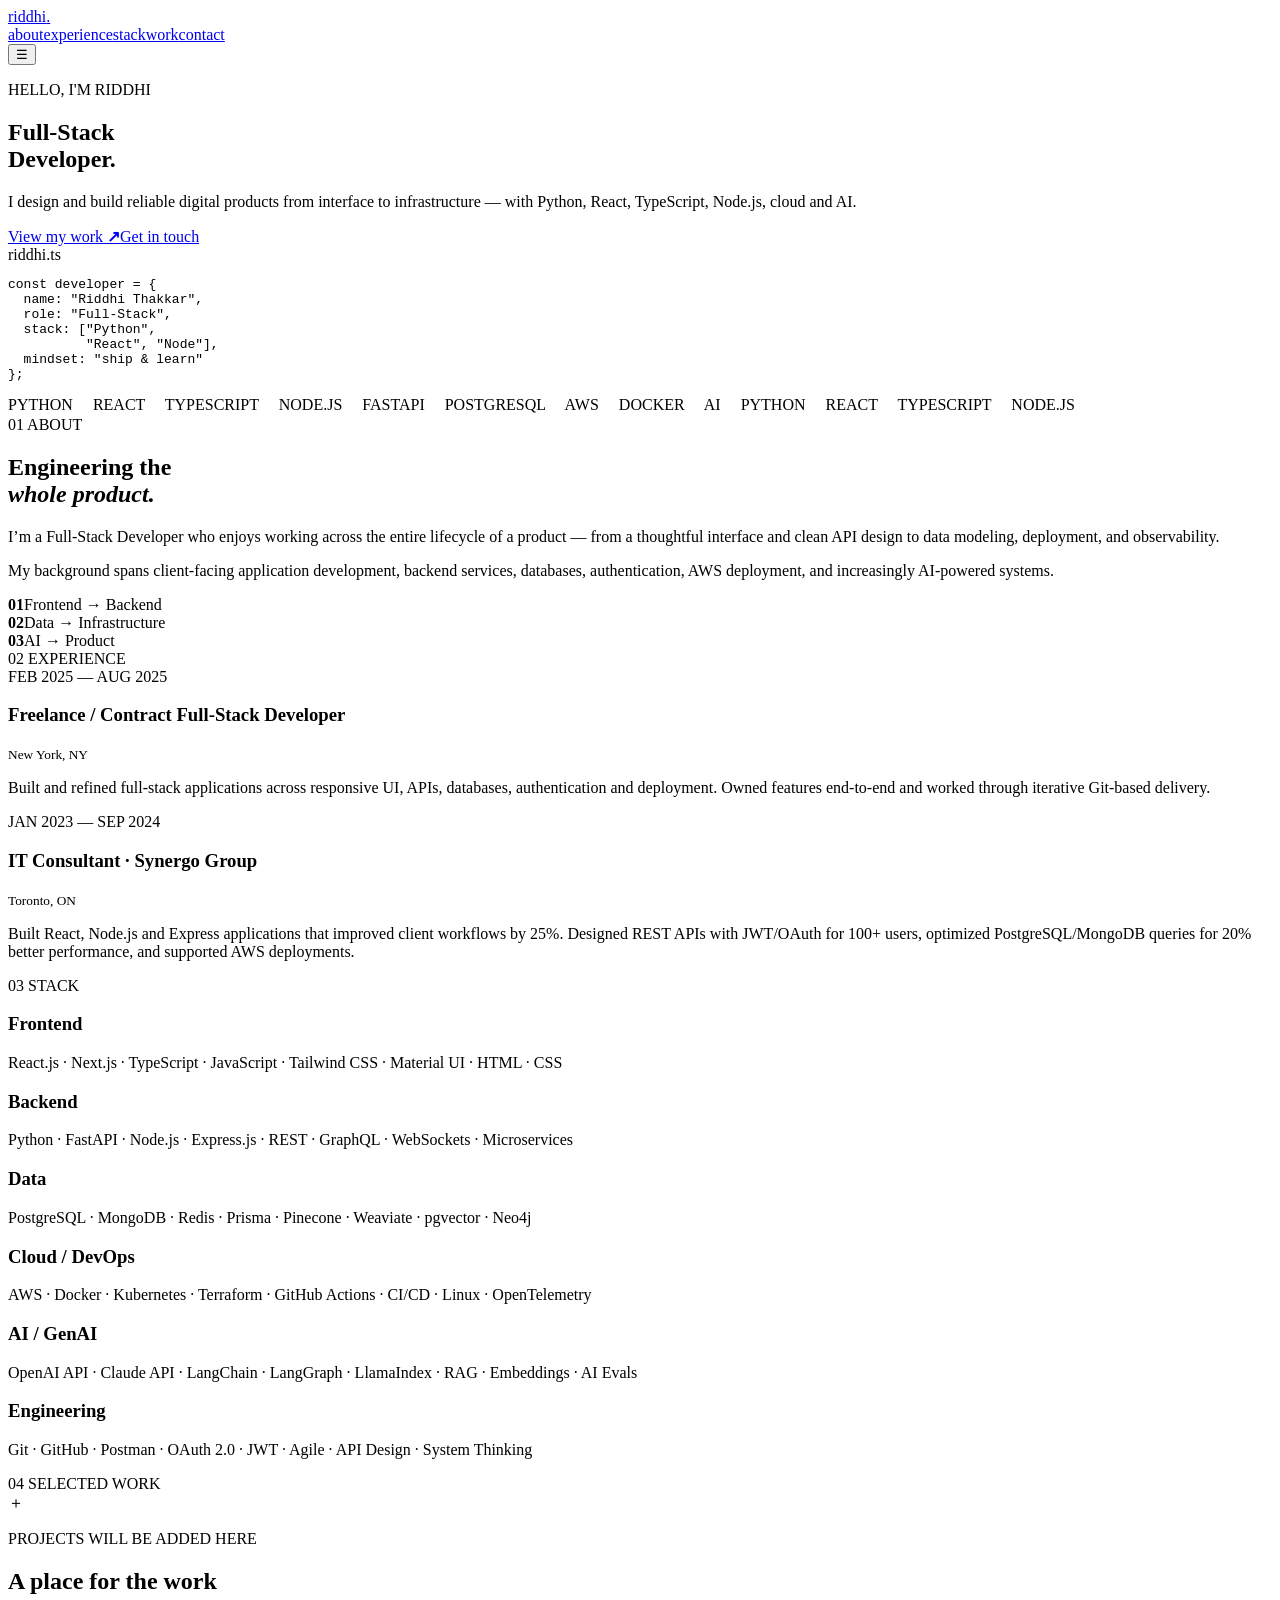
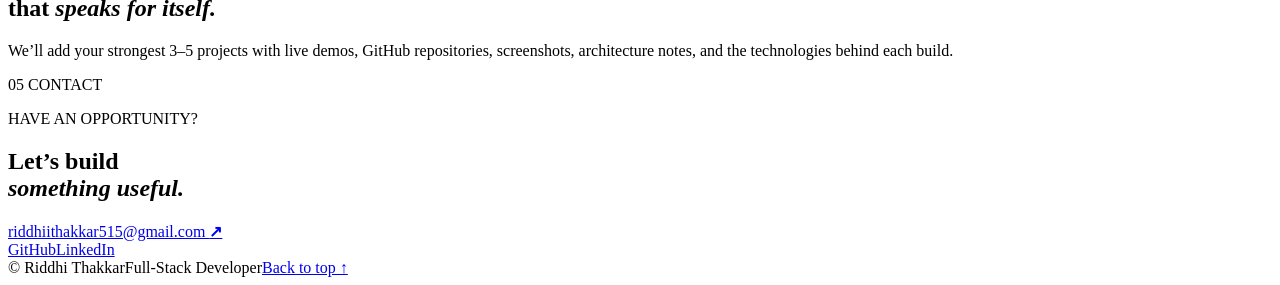
==== commit 549a7fc3: "Build new full-stack developer portfolio from scratch" ====
--- a/index.html
+++ b/index.html
@@ -1,88 +1,29 @@
 <!doctype html>
-<html lang="en" data-theme="dark">
+<html lang="en">
 <head>
-  <meta charset="utf-8">
-  <meta name="viewport" content="width=device-width, initial-scale=1">
-  <meta name="description" content="Riddhi Thakkar — Full-Stack Developer specializing in Python, React, TypeScript, Node.js, APIs, cloud infrastructure, and AI-powered applications.">
-  <meta name="author" content="Riddhi Thakkar">
-  <meta name="theme-color" content="#09090b">
-  <meta property="og:title" content="Riddhi Thakkar — Full-Stack Developer">
-  <meta property="og:description" content="Full-Stack Developer building reliable products across frontend, backend, cloud, data, and AI.">
-  <meta property="og:type" content="website">
-  <meta property="og:url" content="https://riiddhii757.github.io/html-portfolio/">
-  <meta name="twitter:card" content="summary_large_image">
-  <title>Riddhi Thakkar — Full-Stack Developer</title>
-  <link rel="preconnect" href="https://fonts.googleapis.com">
-  <link rel="preconnect" href="https://fonts.gstatic.com" crossorigin>
-  <link href="https://fonts.googleapis.com/css2?family=DM+Mono:wght@400;500&family=Manrope:wght@400;500;600;700;800&display=swap" rel="stylesheet">
-  <link rel="stylesheet" href="style.css">
+<meta charset="utf-8"><meta name="viewport" content="width=device-width,initial-scale=1">
+<meta name="description" content="Riddhi Thakkar — Full-Stack Developer building scalable web applications with Python, React, TypeScript, Node.js, cloud and AI technologies.">
+<meta name="author" content="Riddhi Thakkar"><meta name="theme-color" content="#07111f">
+<meta property="og:title" content="Riddhi Thakkar — Full-Stack Developer"><meta property="og:description" content="Full-Stack Developer focused on modern web applications, backend systems, cloud and AI."><meta property="og:type" content="website">
+<title>Riddhi Thakkar — Full-Stack Developer</title>
+<link rel="preconnect" href="https://fonts.googleapis.com"><link rel="preconnect" href="https://fonts.gstatic.com" crossorigin>
+<link href="https://fonts.googleapis.com/css2?family=DM+Sans:wght@400;500;600;700&family=JetBrains+Mono:wght@400;500&display=swap" rel="stylesheet"><link rel="stylesheet" href="style.css">
 </head>
 <body>
-  <div class="cursor-glow" aria-hidden="true"></div>
-  <header class="header">
-    <nav class="nav container" aria-label="Main navigation">
-      <a class="logo" href="#home" aria-label="Riddhi Thakkar home"><span>R</span>iddhi.</a>
-      <div class="nav-links" id="nav-links">
-        <a href="#about">About</a><a href="#experience">Experience</a><a href="#stack">Stack</a><a href="#projects">Projects</a><a href="#contact">Contact</a>
-        <button id="theme-toggle" class="icon-button" aria-label="Toggle color theme">◐</button>
-      </div>
-      <button id="menu-toggle" class="menu-button" aria-label="Open menu" aria-expanded="false">Menu</button>
-    </nav>
-  </header>
-
-  <main id="home">
-    <section class="hero container reveal">
-      <div class="hero-main">
-        <div class="availability"><i></i> Open to opportunities</div>
-        <p class="kicker">FULL-STACK DEVELOPER · NEW YORK</p>
-        <h1>I build software<br><em>people remember.</em></h1>
-        <p class="hero-lead">I’m Riddhi Thakkar — a Full-Stack Developer working across product interfaces, backend systems, data, cloud infrastructure, and AI.</p>
-        <div class="hero-cta"><a class="btn btn-primary" href="#contact">Let’s talk <span>↗</span></a><a class="text-link" href="#experience">View experience <span>↓</span></a></div>
-      </div>
-      <aside class="hero-side" aria-label="Developer profile">
-        <div class="terminal">
-          <div class="terminal-top"><span>~/riddhi</span><div><b></b><b></b><b></b></div></div>
-          <div class="terminal-body"><p><span class="purple">$</span> whoami</p><p class="muted">Full-Stack Developer</p><p><span class="purple">$</span> focus</p><p class="muted">product · systems · AI</p><p><span class="purple">$</span> status</p><p class="green">building things that matter_</p></div>
-        </div>
-        <div class="side-note"><span>01</span><p>From first commit to production, I like understanding the whole system.</p></div>
-      </aside>
-    </section>
-
-    <div class="marquee" aria-hidden="true"><div>PYTHON <span>✦</span> REACT <span>✦</span> TYPESCRIPT <span>✦</span> NODE.JS <span>✦</span> AWS <span>✦</span> AI <span>✦</span> PYTHON <span>✦</span> REACT <span>✦</span> TYPESCRIPT <span>✦</span> NODE.JS <span>✦</span></div></div>
-
-    <section class="section container reveal" id="about">
-      <div class="section-index">01 <span>ABOUT</span></div>
-      <div class="section-content about-content"><div><h2>Engineering with a <em>product mindset.</em></h2></div><div class="about-copy"><p>I’m interested in the space where thoughtful product design meets solid engineering. I build responsive interfaces, dependable APIs, data layers, and deployment workflows that work together as one system.</p><p>My toolkit spans Python and FastAPI, React and TypeScript, Node.js, PostgreSQL and MongoDB, AWS, Docker, and modern AI tooling. I care about clean architecture, performance, accessibility, and shipping useful software.</p><div class="mini-links"><a href="https://github.com/riiddhii757" target="_blank" rel="noreferrer">GitHub ↗</a><a href="https://www.linkedin.com/in/riddhi-thakkar-378098253" target="_blank" rel="noreferrer">LinkedIn ↗</a></div></div></div>
-    </section>
-
-    <section class="section container reveal" id="experience">
-      <div class="section-index">02 <span>EXPERIENCE</span></div>
-      <div class="section-content"><div class="experience-row"><div class="period">2025<br><span>NEW YORK, NY</span></div><div class="role"><h3>Freelance / Contract Full-Stack Developer</h3><p>Feb 2025 — Aug 2025</p><ul><li>Built and refined full-stack applications across responsive frontend experiences, APIs, databases, authentication, and deployment.</li><li>Delivered features end-to-end using modern Git-based development workflows and iterative delivery.</li><li>Focused on maintainable architecture, reliable backend services, and polished user experiences.</li></ul></div></div><div class="experience-row"><div class="period">2023—24<br><span>TORONTO, ON</span></div><div class="role"><h3>IT Consultant · Synergo Group</h3><p>Jan 2023 — Sep 2024</p><ul><li>Built React, Node.js, and Express applications that improved client workflows by 25%.</li><li>Designed RESTful APIs with JWT/OAuth authentication supporting 100+ users.</li><li>Optimized PostgreSQL and MongoDB queries, improving application performance by 20%.</li><li>Supported AWS deployments and GitHub-based Agile development workflows.</li></ul></div></div></div>
-    </section>
-
-    <section class="section container reveal" id="stack">
-      <div class="section-index">03 <span>TECHNICAL STACK</span></div>
-      <div class="section-content stack-grid">
-        <div class="stack-item"><span>01</span><h3>Languages</h3><p>Python · TypeScript · JavaScript · Java · Go · C++ · SQL</p></div>
-        <div class="stack-item"><span>02</span><h3>Frontend</h3><p>React.js · Next.js · Tailwind CSS · Material UI · Bootstrap · HTML · CSS</p></div>
-        <div class="stack-item"><span>03</span><h3>Backend</h3><p>FastAPI · Node.js · Express.js · REST · GraphQL · WebSockets · Microservices</p></div>
-        <div class="stack-item"><span>04</span><h3>Data</h3><p>PostgreSQL · MongoDB · Redis · Prisma · Pinecone · Weaviate · pgvector · Neo4j</p></div>
-        <div class="stack-item"><span>05</span><h3>Cloud / DevOps</h3><p>AWS · Docker · Kubernetes · Terraform · GitHub Actions · CI/CD · Linux · OpenTelemetry</p></div>
-        <div class="stack-item"><span>06</span><h3>AI / GenAI</h3><p>OpenAI API · Claude API · LangChain · LangGraph · LlamaIndex · RAG · Embeddings · AI Evals</p></div>
-      </div>
-    </section>
-
-    <section class="section container reveal" id="projects">
-      <div class="section-index">04 <span>PROJECTS</span></div>
-      <div class="section-content project-placeholder"><div class="placeholder-number">+</div><div><h2>Selected work<br><em>coming soon.</em></h2><p>This section is ready for your strongest projects, live demos, repositories, screenshots, and case studies. We’ll add them when you’re ready.</p></div></div>
-    </section>
-
-    <section class="section container reveal" id="contact">
-      <div class="contact-panel"><div class="section-index">05 <span>CONTACT</span></div><div class="contact-content"><p class="kicker">HAVE A ROLE OR IDEA?</p><h2>Let’s make<br><em>something good.</em></h2><a class="big-email" href="mailto:riddhiithakkar515@gmail.com">riddhiithakkar515@gmail.com <span>↗</span></a><div class="contact-links"><a href="https://github.com/riiddhii757" target="_blank" rel="noreferrer">GitHub</a><a href="https://www.linkedin.com/in/riddhi-thakkar-378098253" target="_blank" rel="noreferrer">LinkedIn</a></div></div></div>
-    </section>
-  </main>
-
-  <footer class="footer container"><span>© <span id="year"></span> Riddhi Thakkar</span><span>Designed & built with care.</span><a href="#home">Back to top ↑</a></footer>
-  <script src="script.js"></script>
-</body>
-</html>
+<header><nav class="nav"><a class="logo" href="#home">riddhi<span>.</span></a><div class="links"><a href="#about">about</a><a href="#experience">experience</a><a href="#stack">stack</a><a href="#work">work</a><a href="#contact">contact</a></div><button id="menu" class="menu" aria-label="Open menu">☰</button></nav></header>
+<main>
+<section id="home" class="hero wrap reveal"><div class="hero-copy"><p class="mono accent">HELLO, I'M RIDDHI</p><h1>Full-Stack<br><span>Developer.</span></h1><p class="lead">I design and build reliable digital products from interface to infrastructure — with Python, React, TypeScript, Node.js, cloud and AI.</p><div class="actions"><a class="primary" href="#work">View my work <b>↗</b></a><a class="ghost" href="mailto:riddhiithakkar515@gmail.com">Get in touch</a></div></div><div class="hero-art"><div class="orb"></div><div class="code-card"><div class="dots"><i></i><i></i><i></i><span>riddhi.ts</span></div><pre><code><span class="p">const</span> developer = {
+  name: <span class="s">"Riddhi Thakkar"</span>,
+  role: <span class="s">"Full-Stack"</span>,
+  stack: [<span class="s">"Python"</span>,
+          <span class="s">"React"</span>, <span class="s">"Node"</span>],
+  mindset: <span class="s">"ship & learn"</span>
+};</code></pre></div></div></section>
+<div class="ticker"><div>PYTHON　 REACT　 TYPESCRIPT　 NODE.JS　 FASTAPI　 POSTGRESQL　 AWS　 DOCKER　 AI　 PYTHON　 REACT　 TYPESCRIPT　 NODE.JS　</div></div>
+<section id="about" class="section wrap reveal"><div class="label"><span>01</span> ABOUT</div><div class="two"><div><h2>Engineering the<br><em>whole product.</em></h2></div><div class="copy"><p>I’m a Full-Stack Developer who enjoys working across the entire lifecycle of a product — from a thoughtful interface and clean API design to data modeling, deployment, and observability.</p><p>My background spans client-facing application development, backend services, databases, authentication, AWS deployment, and increasingly AI-powered systems.</p><div class="facts"><div><strong>01</strong><span>Frontend → Backend</span></div><div><strong>02</strong><span>Data → Infrastructure</span></div><div><strong>03</strong><span>AI → Product</span></div></div></div></div></section>
+<section id="experience" class="section wrap reveal"><div class="label"><span>02</span> EXPERIENCE</div><div class="timeline"><article><time>FEB 2025 — AUG 2025</time><div><h3>Freelance / Contract Full-Stack Developer</h3><small>New York, NY</small><p>Built and refined full-stack applications across responsive UI, APIs, databases, authentication and deployment. Owned features end-to-end and worked through iterative Git-based delivery.</p></div></article><article><time>JAN 2023 — SEP 2024</time><div><h3>IT Consultant · Synergo Group</h3><small>Toronto, ON</small><p>Built React, Node.js and Express applications that improved client workflows by 25%. Designed REST APIs with JWT/OAuth for 100+ users, optimized PostgreSQL/MongoDB queries for 20% better performance, and supported AWS deployments.</p></div></article></div></section>
+<section id="stack" class="section wrap reveal"><div class="label"><span>03</span> STACK</div><div class="stack"><div><h3>Frontend</h3><p>React.js · Next.js · TypeScript · JavaScript · Tailwind CSS · Material UI · HTML · CSS</p></div><div><h3>Backend</h3><p>Python · FastAPI · Node.js · Express.js · REST · GraphQL · WebSockets · Microservices</p></div><div><h3>Data</h3><p>PostgreSQL · MongoDB · Redis · Prisma · Pinecone · Weaviate · pgvector · Neo4j</p></div><div><h3>Cloud / DevOps</h3><p>AWS · Docker · Kubernetes · Terraform · GitHub Actions · CI/CD · Linux · OpenTelemetry</p></div><div><h3>AI / GenAI</h3><p>OpenAI API · Claude API · LangChain · LangGraph · LlamaIndex · RAG · Embeddings · AI Evals</p></div><div><h3>Engineering</h3><p>Git · GitHub · Postman · OAuth 2.0 · JWT · Agile · API Design · System Thinking</p></div></div></section>
+<section id="work" class="section wrap reveal"><div class="label"><span>04</span> SELECTED WORK</div><div class="work-empty"><div class="plus">＋</div><div><p class="mono accent">PROJECTS WILL BE ADDED HERE</p><h2>A place for the work<br>that <em>speaks for itself.</em></h2><p>We’ll add your strongest 3–5 projects with live demos, GitHub repositories, screenshots, architecture notes, and the technologies behind each build.</p></div></div></section>
+<section id="contact" class="section wrap reveal"><div class="contact"><div class="label"><span>05</span> CONTACT</div><div><p class="mono accent">HAVE AN OPPORTUNITY?</p><h2>Let’s build<br><em>something useful.</em></h2><a class="email" href="mailto:riddhiithakkar515@gmail.com">riddhiithakkar515@gmail.com <b>↗</b></a><div class="social"><a href="https://github.com/riiddhii757" target="_blank" rel="noreferrer">GitHub</a><a href="https://www.linkedin.com/in/riddhi-thakkar-378098253" target="_blank" rel="noreferrer">LinkedIn</a></div></div></div></section>
+</main><footer class="wrap"><span>© <span id="year"></span> Riddhi Thakkar</span><span>Full-Stack Developer</span><a href="#home">Back to top ↑</a></footer><script src="script.js"></script>
+</body></html>
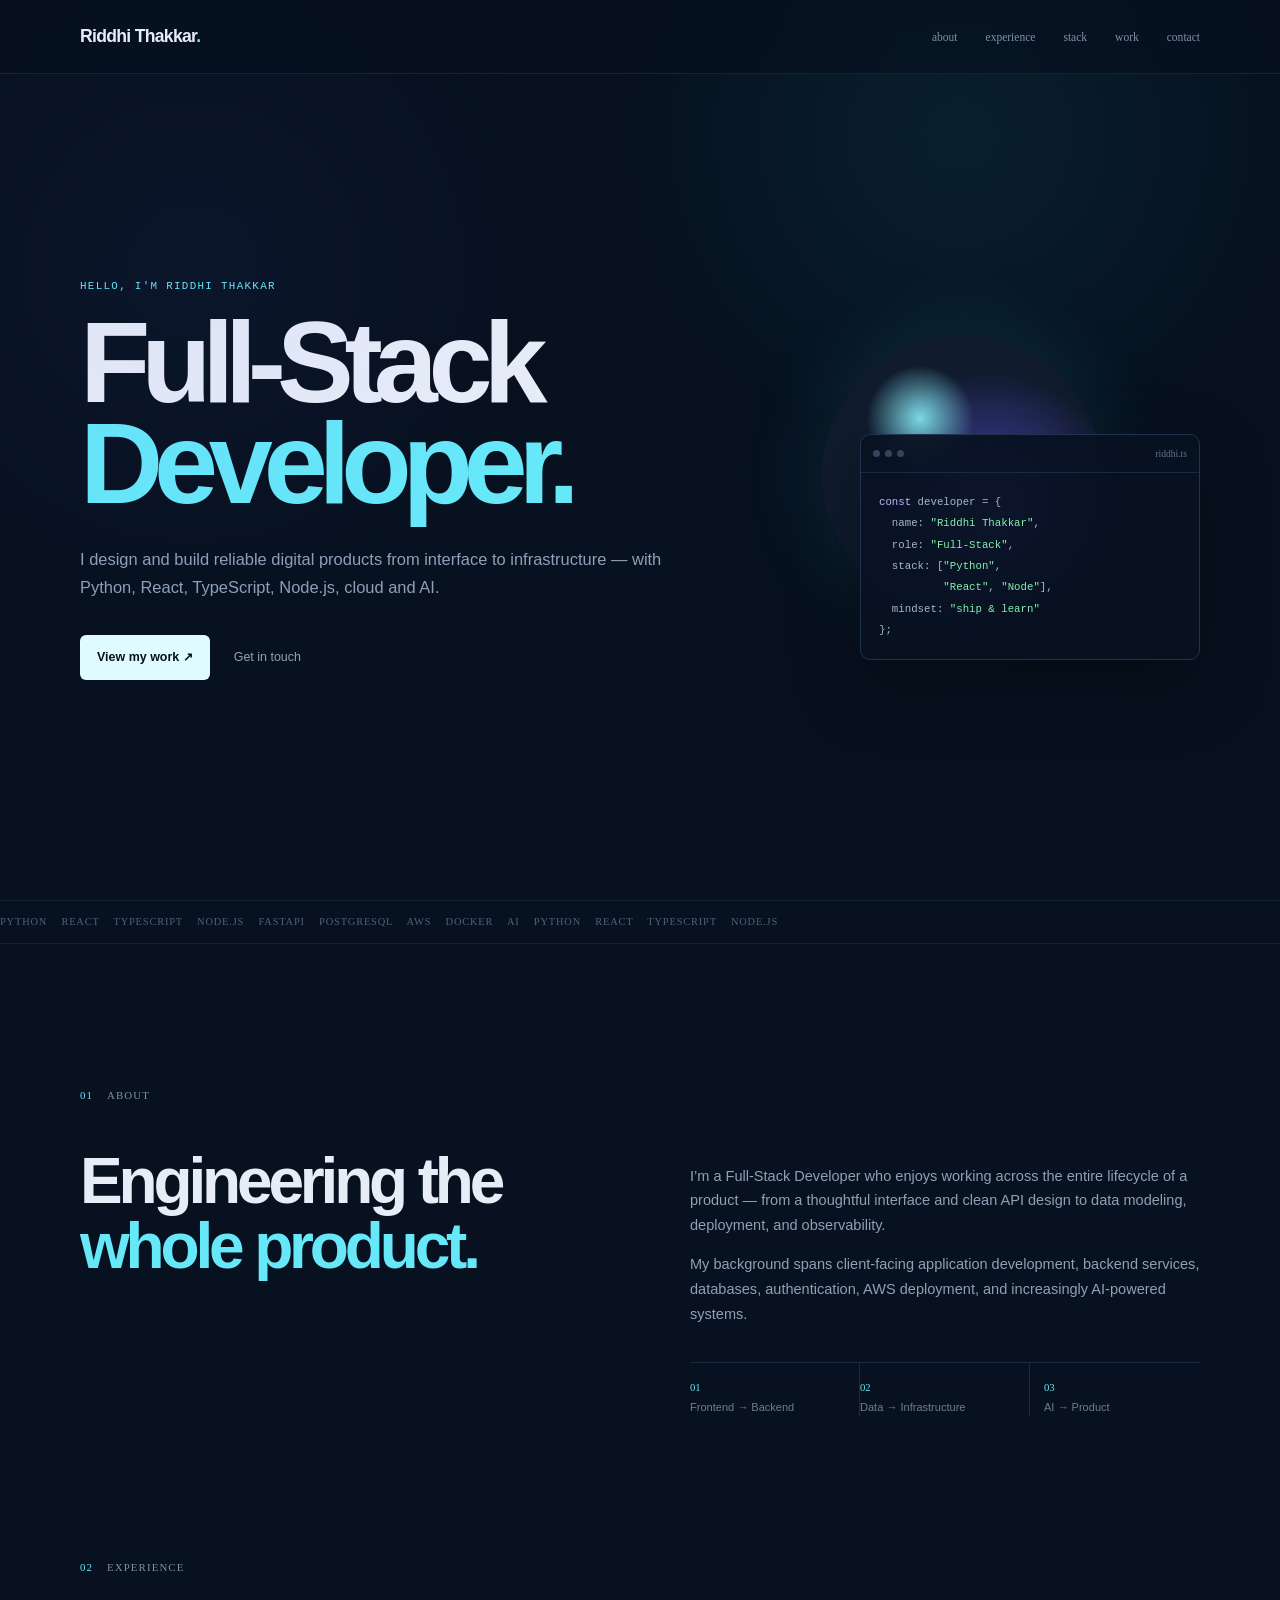
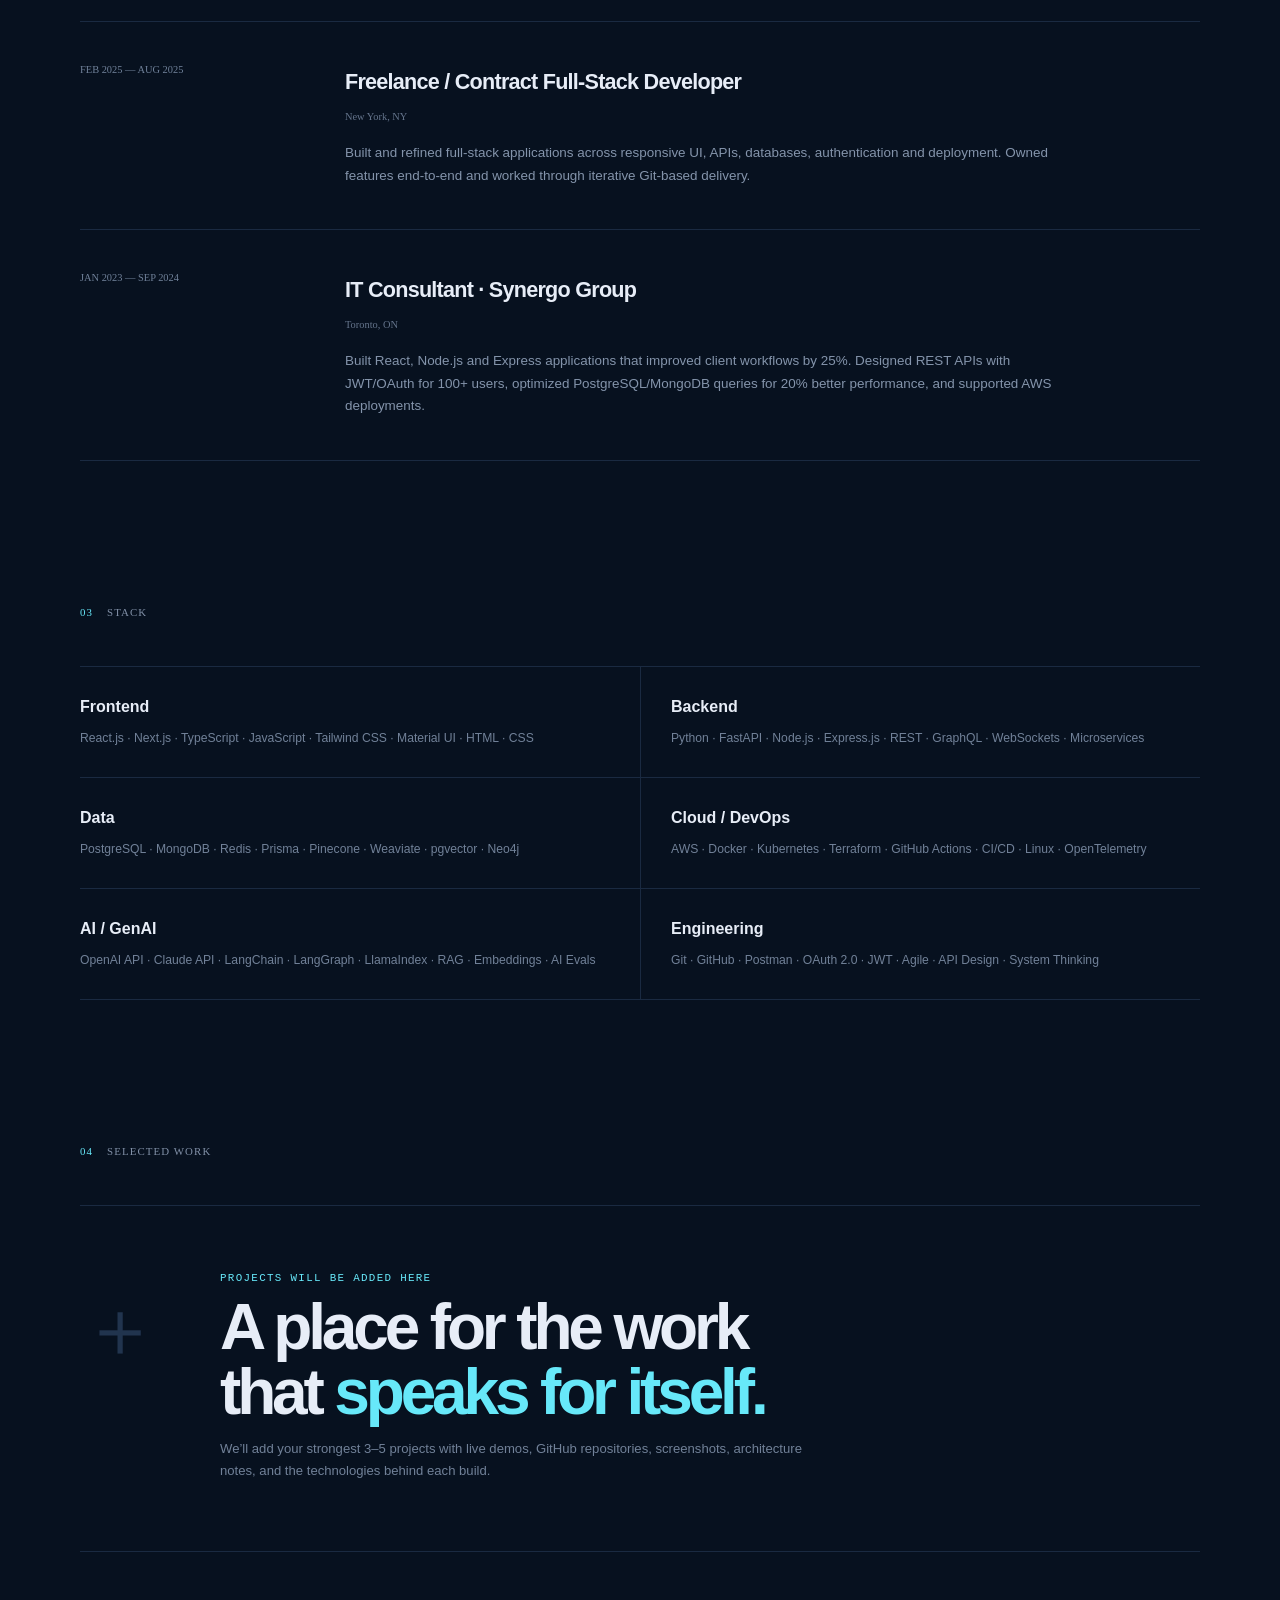
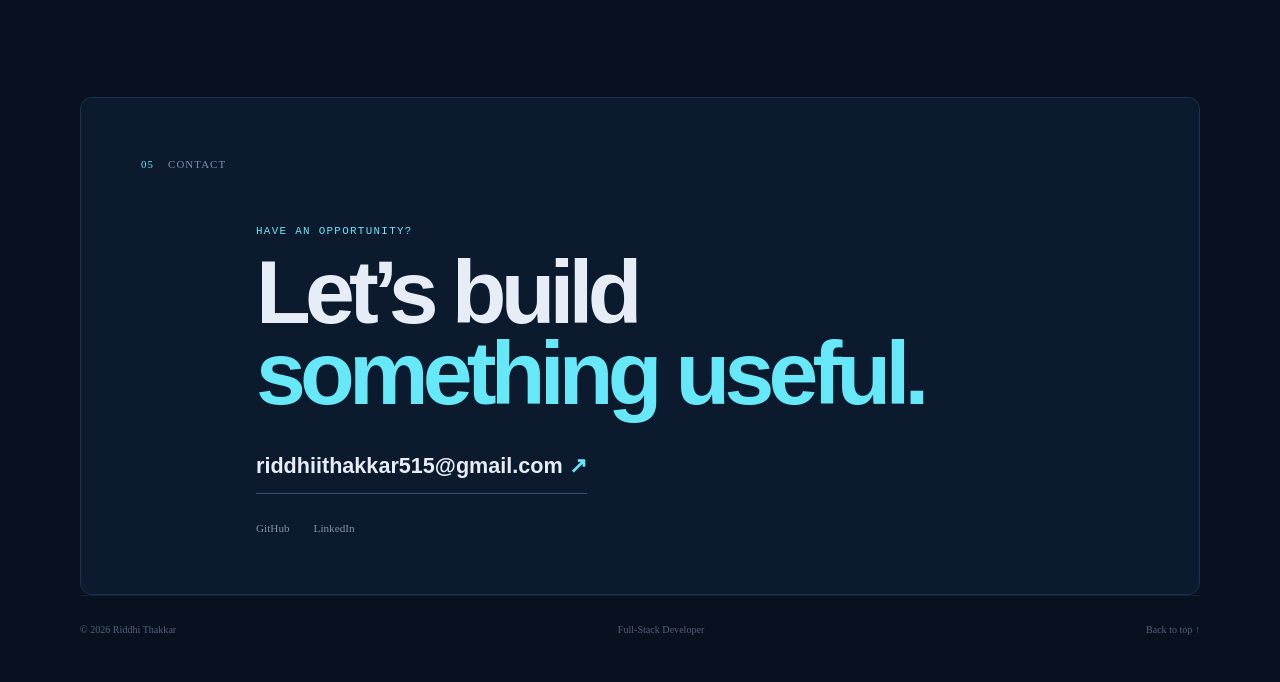
==== commit 398fe589: "Update portfolio branding to full name" ====
--- a/index.html
+++ b/index.html
@@ -10,9 +10,9 @@
 <link href="https://fonts.googleapis.com/css2?family=DM+Sans:wght@400;500;600;700&family=JetBrains+Mono:wght@400;500&display=swap" rel="stylesheet"><link rel="stylesheet" href="style.css">
 </head>
 <body>
-<header><nav class="nav"><a class="logo" href="#home">riddhi<span>.</span></a><div class="links"><a href="#about">about</a><a href="#experience">experience</a><a href="#stack">stack</a><a href="#work">work</a><a href="#contact">contact</a></div><button id="menu" class="menu" aria-label="Open menu">☰</button></nav></header>
+<header><nav class="nav"><a class="logo" href="#home">Riddhi Thakkar<span>.</span></a><div class="links"><a href="#about">about</a><a href="#experience">experience</a><a href="#stack">stack</a><a href="#work">work</a><a href="#contact">contact</a></div><button id="menu" class="menu" aria-label="Open menu">☰</button></nav></header>
 <main>
-<section id="home" class="hero wrap reveal"><div class="hero-copy"><p class="mono accent">HELLO, I'M RIDDHI</p><h1>Full-Stack<br><span>Developer.</span></h1><p class="lead">I design and build reliable digital products from interface to infrastructure — with Python, React, TypeScript, Node.js, cloud and AI.</p><div class="actions"><a class="primary" href="#work">View my work <b>↗</b></a><a class="ghost" href="mailto:riddhiithakkar515@gmail.com">Get in touch</a></div></div><div class="hero-art"><div class="orb"></div><div class="code-card"><div class="dots"><i></i><i></i><i></i><span>riddhi.ts</span></div><pre><code><span class="p">const</span> developer = {
+<section id="home" class="hero wrap reveal"><div class="hero-copy"><p class="mono accent">HELLO, I'M RIDDHI THAKKAR</p><h1>Full-Stack<br><span>Developer.</span></h1><p class="lead">I design and build reliable digital products from interface to infrastructure — with Python, React, TypeScript, Node.js, cloud and AI.</p><div class="actions"><a class="primary" href="#work">View my work <b>↗</b></a><a class="ghost" href="mailto:riddhiithakkar515@gmail.com">Get in touch</a></div></div><div class="hero-art"><div class="orb"></div><div class="code-card"><div class="dots"><i></i><i></i><i></i><span>riddhi.ts</span></div><pre><code><span class="p">const</span> developer = {
   name: <span class="s">"Riddhi Thakkar"</span>,
   role: <span class="s">"Full-Stack"</span>,
   stack: [<span class="s">"Python"</span>,
--- a/style.css
+++ b/style.css
@@ -0,0 +1 @@
+*{box-sizing:border-box}html{scroll-behavior:smooth}body{margin:0;background:#07111f;color:#e7edf7;font-family:'DM Sans',sans-serif;line-height:1.7}body:before{content:'';position:fixed;inset:0;pointer-events:none;background:radial-gradient(circle at 75% 15%,rgba(34,211,238,.08),transparent 28%),radial-gradient(circle at 15% 30%,rgba(99,102,241,.06),transparent 30%)}a{text-decoration:none;color:inherit}.wrap{width:min(1120px,calc(100% - 44px));margin:auto}.mono{font:500 .68rem 'JetBrains Mono',monospace;letter-spacing:.12em}.accent{color:#67e8f9}header{height:74px;border-bottom:1px solid #142238;background:rgba(7,17,31,.78);backdrop-filter:blur(16px);position:sticky;top:0;z-index:20}.nav{width:min(1120px,calc(100% - 44px));height:100%;margin:auto;display:flex;align-items:center;justify-content:space-between}.logo{font-weight:700;font-size:1.1rem;letter-spacing:-.04em}.logo span{color:#67e8f9}.links{display:flex;gap:28px;font:500 .72rem 'JetBrains Mono';color:#8291a8}.links a:hover{color:#e7edf7}.menu{display:none;background:transparent;color:#dbeafe;border:1px solid #243550;border-radius:6px;padding:6px 9px}.hero{min-height:calc(100vh - 74px);display:grid;grid-template-columns:1.1fr .9fr;align-items:center;gap:60px;padding-top:55px;padding-bottom:80px}.hero h1{font-size:clamp(4.4rem,9vw,8.3rem);line-height:.88;letter-spacing:-.08em;margin:20px 0 30px;font-weight:700}.hero h1 span{color:#67e8f9}.lead{max-width:620px;color:#8fa0b8;font-size:1.03rem}.actions{display:flex;align-items:center;gap:24px;margin-top:34px}.primary{background:#dffbff;color:#06111e;border-radius:6px;padding:12px 17px;font-weight:700;font-size:.78rem}.primary:hover{background:#fff}.ghost{font-size:.78rem;color:#91a0b5}.ghost:hover{color:#fff}.hero-art{position:relative;min-height:420px;display:flex;align-items:center;justify-content:center}.orb{width:280px;height:280px;border-radius:50%;background:radial-gradient(circle at 35% 30%,#67e8f9,transparent 20%),radial-gradient(circle at 60% 60%,#4f46e5,transparent 55%),#0d1b33;box-shadow:0 0 90px rgba(34,211,238,.12);filter:saturate(.75)}.code-card{position:absolute;right:0;bottom:25px;width:340px;border:1px solid #21334e;background:rgba(8,18,33,.94);border-radius:10px;box-shadow:0 25px 70px rgba(0,0,0,.35);overflow:hidden}.dots{height:38px;border-bottom:1px solid #1b2a41;padding:0 12px;display:flex;align-items:center;gap:5px;color:#63738a;font:500 .6rem 'JetBrains Mono'}.dots i{width:7px;height:7px;border-radius:50%;background:#33445d}.dots span{margin-left:auto}.code-card pre{padding:18px;margin:0;font:500 .67rem/1.9 'JetBrains Mono';color:#a8b6ca}.p{color:#c4b5fd}.s{color:#86efac}.ticker{border-top:1px solid #142238;border-bottom:1px solid #142238;overflow:hidden;white-space:nowrap;color:#50627b;font:500 .65rem 'JetBrains Mono';letter-spacing:.08em}.ticker div{width:max-content;padding:14px 0;animation:move 35s linear infinite}@keyframes move{to{transform:translateX(-35%)}}.section{padding-top:145px}.label{display:flex;align-items:center;gap:14px;margin-bottom:48px;color:#8291a8;font:500 .68rem 'JetBrains Mono';letter-spacing:.1em}.label span{color:#67e8f9}.two{display:grid;grid-template-columns:1fr 1fr;gap:100px}.section h2{font-size:clamp(2.5rem,5vw,4.8rem);line-height:1.02;letter-spacing:-.065em;margin:0}.section h2 em,.work-empty h2 em,.contact h2 em{font-style:normal;color:#67e8f9}.copy{color:#91a0b5;font-size:.91rem}.facts{display:grid;grid-template-columns:repeat(3,1fr);border-top:1px solid #1a2a41;margin-top:35px}.facts div{padding:18px 12px 0 0;border-right:1px solid #1a2a41}.facts div:last-child{border:0;padding-left:14px}.facts strong,.facts span{display:block}.facts strong{font:500 .67rem 'JetBrains Mono';color:#67e8f9}.facts span{font-size:.69rem;color:#6d7d94;margin-top:5px}.timeline{border-top:1px solid #1a2a41}.timeline article{display:grid;grid-template-columns:200px 1fr;gap:65px;padding:42px 0;border-bottom:1px solid #1a2a41}.timeline time{font:500 .65rem 'JetBrains Mono';color:#708199}.timeline h3{margin:0;font-size:1.35rem;letter-spacing:-.035em}.timeline small{font:500 .65rem 'JetBrains Mono';color:#64748b}.timeline p{color:#8494ab;font-size:.84rem;max-width:720px;margin-bottom:0}.stack{display:grid;grid-template-columns:repeat(2,1fr);border-top:1px solid #1a2a41}.stack>div{padding:26px 30px 28px 0;border-bottom:1px solid #1a2a41}.stack>div:nth-child(even){padding-left:30px;border-left:1px solid #1a2a41}.stack h3{font-size:1rem;margin:0 0 8px}.stack p{color:#718198;font-size:.76rem;margin:0}.work-empty{display:grid;grid-template-columns:100px 1fr;gap:40px;border-top:1px solid #1a2a41;border-bottom:1px solid #1a2a41;padding:55px 0}.plus{font-size:5rem;color:#21344e;font-weight:300}.work-empty h2{font-size:clamp(2.5rem,5vw,4.8rem)}.work-empty>div:last-child>p:last-child{max-width:620px;color:#718198;font-size:.82rem}.contact{background:#0b1a2d;border:1px solid #1c324e;border-radius:12px;padding:60px}.contact .label{margin-bottom:55px}.contact>div:last-child{padding-left:115px}.contact h2{font-size:clamp(3.5rem,7vw,7rem);line-height:.9;margin:15px 0 35px}.email{display:inline-block;border-bottom:1px solid #36506f;padding-bottom:8px;font-size:clamp(1rem,2vw,1.35rem);font-weight:600}.email:hover{color:#67e8f9}.email b{color:#67e8f9}.social{display:flex;gap:24px;margin-top:28px;font:500 .7rem 'JetBrains Mono';color:#8392a8}.social a:hover{color:#fff}footer{margin-top:100px;padding:28px 0 45px;border-top:1px solid #142238;display:flex;justify-content:space-between;color:#52627a;font:500 .63rem 'JetBrains Mono'}footer a:hover{color:#dbeafe}.reveal{opacity:0;transform:translateY(22px);transition:.7s ease}.reveal.visible{opacity:1;transform:none}@media(max-width:800px){.links{display:none}.menu{display:block}.links.open{display:flex;position:absolute;top:73px;left:15px;right:15px;padding:18px;background:#0b1728;border:1px solid #243550;border-radius:8px;flex-direction:column;gap:15px}.hero{grid-template-columns:1fr;padding-top:75px}.hero-art{min-height:340px}.two{grid-template-columns:1fr;gap:40px}.timeline article{grid-template-columns:1fr;gap:13px}.contact>div:last-child{padding-left:0}}@media(max-width:600px){.wrap,.nav{width:calc(100% - 30px)}.hero h1{font-size:4.3rem}.hero-art{min-height:300px}.orb{width:210px;height:210px}.code-card{width:285px;right:0;bottom:5px}.section{padding-top:105px}.stack{grid-template-columns:1fr}.stack>div:nth-child(even){padding-left:0;border-left:0}.work-empty{grid-template-columns:1fr;gap:0}.plus{font-size:3rem}.contact{padding:35px 22px}.contact h2{font-size:3.8rem}.footer{flex-direction:column;gap:10px}}
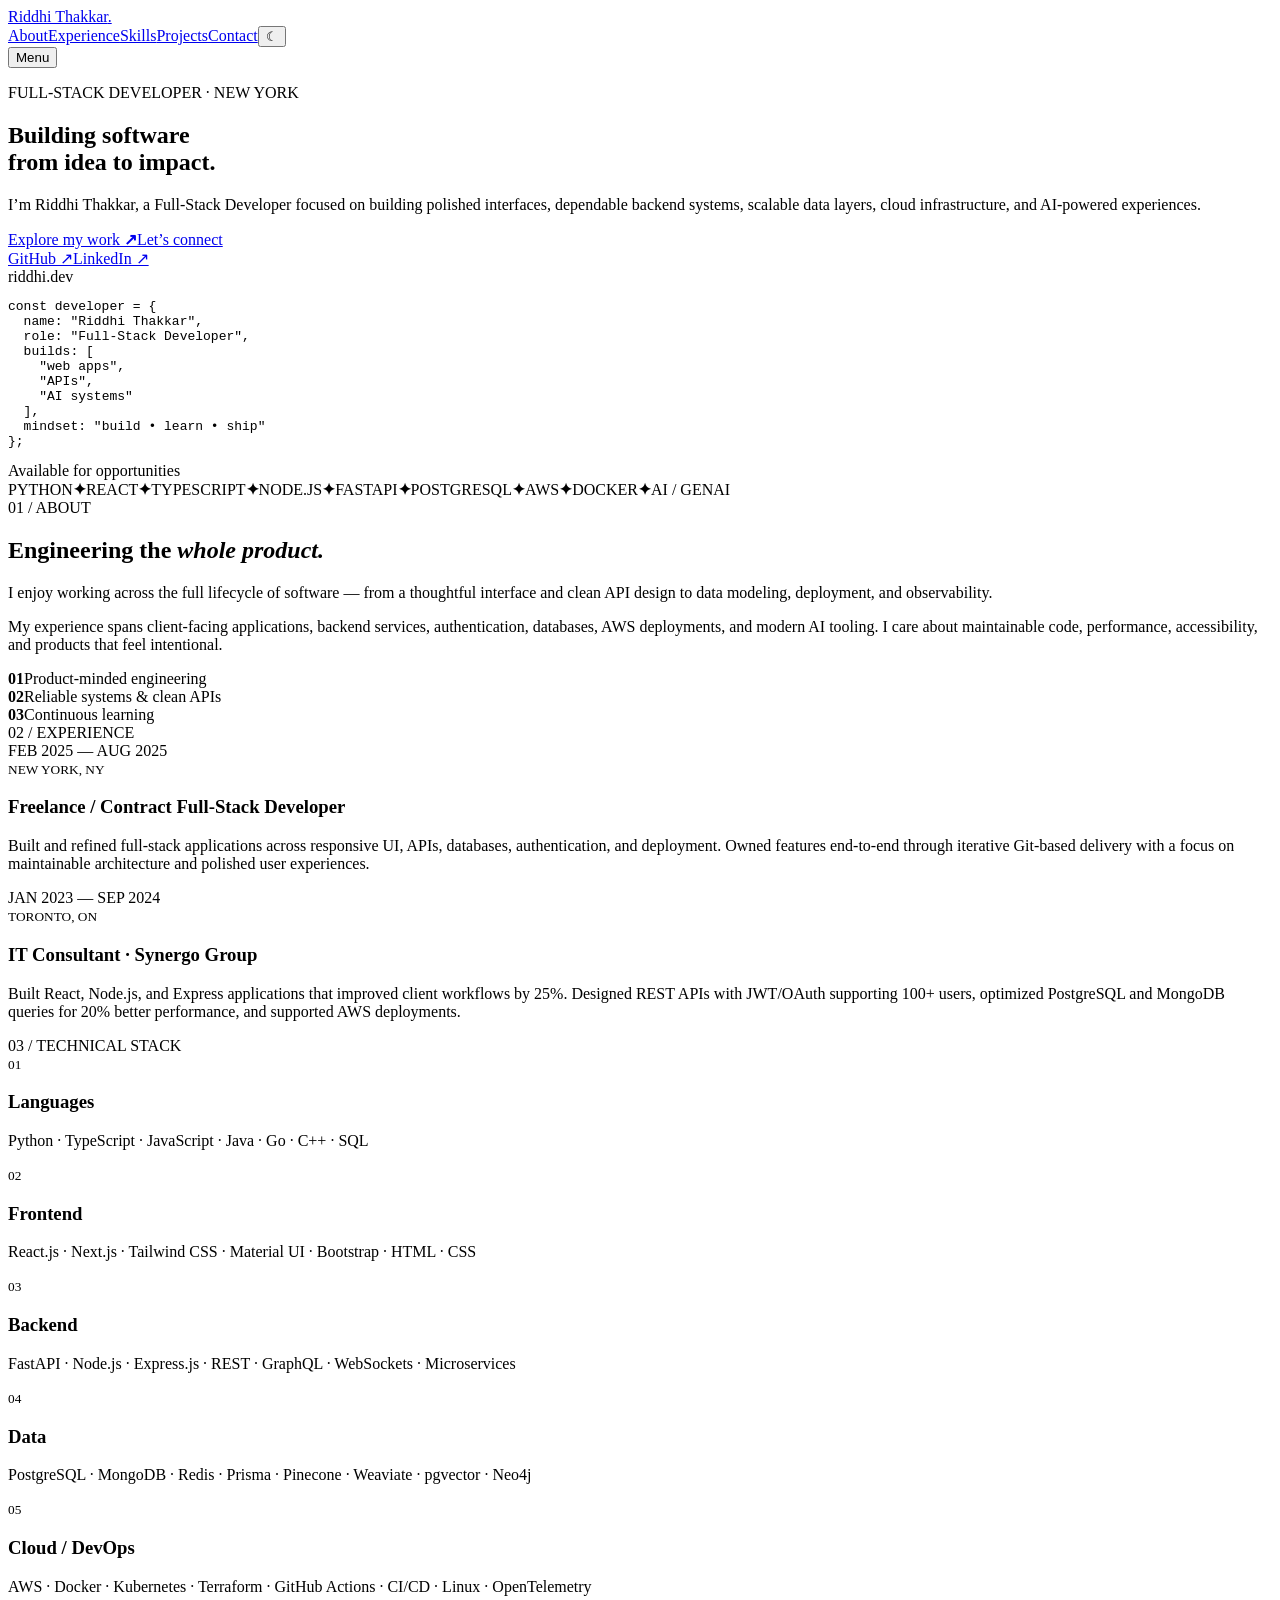
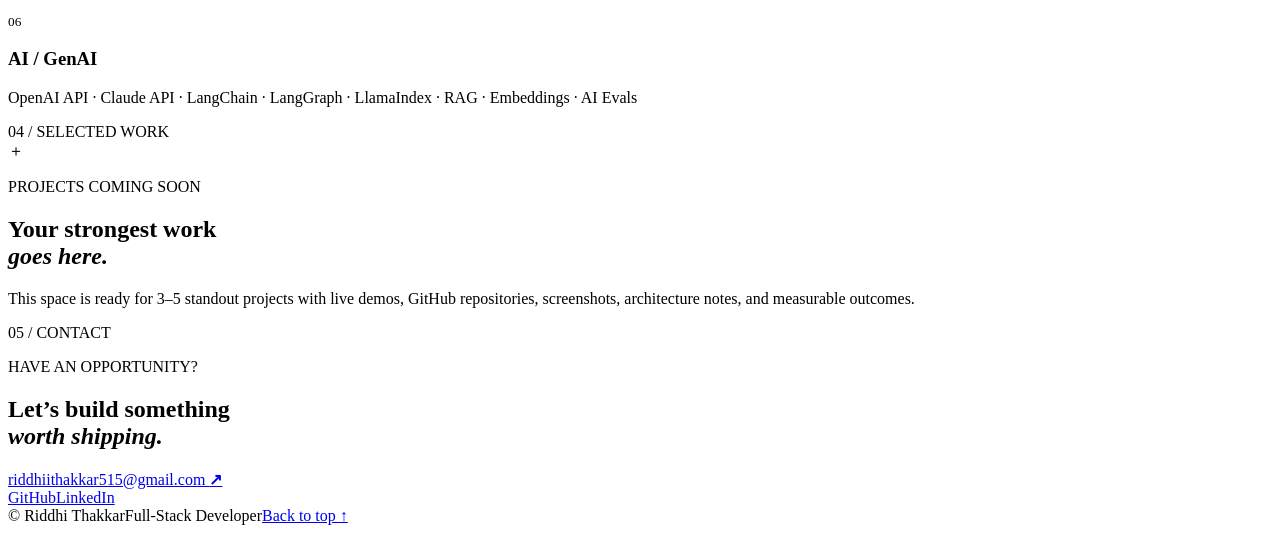
==== commit a21dfb8d: "Rebuild professional portfolio from scratch" ====
--- a/index.html
+++ b/index.html
@@ -1,29 +1,10 @@
-<!doctype html>
-<html lang="en">
-<head>
-<meta charset="utf-8"><meta name="viewport" content="width=device-width,initial-scale=1">
-<meta name="description" content="Riddhi Thakkar — Full-Stack Developer building scalable web applications with Python, React, TypeScript, Node.js, cloud and AI technologies.">
-<meta name="author" content="Riddhi Thakkar"><meta name="theme-color" content="#07111f">
-<meta property="og:title" content="Riddhi Thakkar — Full-Stack Developer"><meta property="og:description" content="Full-Stack Developer focused on modern web applications, backend systems, cloud and AI."><meta property="og:type" content="website">
-<title>Riddhi Thakkar — Full-Stack Developer</title>
-<link rel="preconnect" href="https://fonts.googleapis.com"><link rel="preconnect" href="https://fonts.gstatic.com" crossorigin>
-<link href="https://fonts.googleapis.com/css2?family=DM+Sans:wght@400;500;600;700&family=JetBrains+Mono:wght@400;500&display=swap" rel="stylesheet"><link rel="stylesheet" href="style.css">
-</head>
-<body>
-<header><nav class="nav"><a class="logo" href="#home">Riddhi Thakkar<span>.</span></a><div class="links"><a href="#about">about</a><a href="#experience">experience</a><a href="#stack">stack</a><a href="#work">work</a><a href="#contact">contact</a></div><button id="menu" class="menu" aria-label="Open menu">☰</button></nav></header>
-<main>
-<section id="home" class="hero wrap reveal"><div class="hero-copy"><p class="mono accent">HELLO, I'M RIDDHI THAKKAR</p><h1>Full-Stack<br><span>Developer.</span></h1><p class="lead">I design and build reliable digital products from interface to infrastructure — with Python, React, TypeScript, Node.js, cloud and AI.</p><div class="actions"><a class="primary" href="#work">View my work <b>↗</b></a><a class="ghost" href="mailto:riddhiithakkar515@gmail.com">Get in touch</a></div></div><div class="hero-art"><div class="orb"></div><div class="code-card"><div class="dots"><i></i><i></i><i></i><span>riddhi.ts</span></div><pre><code><span class="p">const</span> developer = {
-  name: <span class="s">"Riddhi Thakkar"</span>,
-  role: <span class="s">"Full-Stack"</span>,
-  stack: [<span class="s">"Python"</span>,
-          <span class="s">"React"</span>, <span class="s">"Node"</span>],
-  mindset: <span class="s">"ship & learn"</span>
-};</code></pre></div></div></section>
-<div class="ticker"><div>PYTHON　 REACT　 TYPESCRIPT　 NODE.JS　 FASTAPI　 POSTGRESQL　 AWS　 DOCKER　 AI　 PYTHON　 REACT　 TYPESCRIPT　 NODE.JS　</div></div>
-<section id="about" class="section wrap reveal"><div class="label"><span>01</span> ABOUT</div><div class="two"><div><h2>Engineering the<br><em>whole product.</em></h2></div><div class="copy"><p>I’m a Full-Stack Developer who enjoys working across the entire lifecycle of a product — from a thoughtful interface and clean API design to data modeling, deployment, and observability.</p><p>My background spans client-facing application development, backend services, databases, authentication, AWS deployment, and increasingly AI-powered systems.</p><div class="facts"><div><strong>01</strong><span>Frontend → Backend</span></div><div><strong>02</strong><span>Data → Infrastructure</span></div><div><strong>03</strong><span>AI → Product</span></div></div></div></div></section>
-<section id="experience" class="section wrap reveal"><div class="label"><span>02</span> EXPERIENCE</div><div class="timeline"><article><time>FEB 2025 — AUG 2025</time><div><h3>Freelance / Contract Full-Stack Developer</h3><small>New York, NY</small><p>Built and refined full-stack applications across responsive UI, APIs, databases, authentication and deployment. Owned features end-to-end and worked through iterative Git-based delivery.</p></div></article><article><time>JAN 2023 — SEP 2024</time><div><h3>IT Consultant · Synergo Group</h3><small>Toronto, ON</small><p>Built React, Node.js and Express applications that improved client workflows by 25%. Designed REST APIs with JWT/OAuth for 100+ users, optimized PostgreSQL/MongoDB queries for 20% better performance, and supported AWS deployments.</p></div></article></div></section>
-<section id="stack" class="section wrap reveal"><div class="label"><span>03</span> STACK</div><div class="stack"><div><h3>Frontend</h3><p>React.js · Next.js · TypeScript · JavaScript · Tailwind CSS · Material UI · HTML · CSS</p></div><div><h3>Backend</h3><p>Python · FastAPI · Node.js · Express.js · REST · GraphQL · WebSockets · Microservices</p></div><div><h3>Data</h3><p>PostgreSQL · MongoDB · Redis · Prisma · Pinecone · Weaviate · pgvector · Neo4j</p></div><div><h3>Cloud / DevOps</h3><p>AWS · Docker · Kubernetes · Terraform · GitHub Actions · CI/CD · Linux · OpenTelemetry</p></div><div><h3>AI / GenAI</h3><p>OpenAI API · Claude API · LangChain · LangGraph · LlamaIndex · RAG · Embeddings · AI Evals</p></div><div><h3>Engineering</h3><p>Git · GitHub · Postman · OAuth 2.0 · JWT · Agile · API Design · System Thinking</p></div></div></section>
-<section id="work" class="section wrap reveal"><div class="label"><span>04</span> SELECTED WORK</div><div class="work-empty"><div class="plus">＋</div><div><p class="mono accent">PROJECTS WILL BE ADDED HERE</p><h2>A place for the work<br>that <em>speaks for itself.</em></h2><p>We’ll add your strongest 3–5 projects with live demos, GitHub repositories, screenshots, architecture notes, and the technologies behind each build.</p></div></div></section>
-<section id="contact" class="section wrap reveal"><div class="contact"><div class="label"><span>05</span> CONTACT</div><div><p class="mono accent">HAVE AN OPPORTUNITY?</p><h2>Let’s build<br><em>something useful.</em></h2><a class="email" href="mailto:riddhiithakkar515@gmail.com">riddhiithakkar515@gmail.com <b>↗</b></a><div class="social"><a href="https://github.com/riiddhii757" target="_blank" rel="noreferrer">GitHub</a><a href="https://www.linkedin.com/in/riddhi-thakkar-378098253" target="_blank" rel="noreferrer">LinkedIn</a></div></div></div></section>
-</main><footer class="wrap"><span>© <span id="year"></span> Riddhi Thakkar</span><span>Full-Stack Developer</span><a href="#home">Back to top ↑</a></footer><script src="script.js"></script>
-</body></html>
+<!doctype html><html lang="en" data-theme="dark"><head><meta charset="utf-8"><meta name="viewport" content="width=device-width,initial-scale=1"><meta name="description" content="Riddhi Thakkar — Full-Stack Developer building modern web applications, backend systems, cloud infrastructure and AI-powered products."><meta name="author" content="Riddhi Thakkar"><meta property="og:title" content="Riddhi Thakkar — Full-Stack Developer"><meta property="og:description" content="Full-Stack Developer building modern web applications, backend systems, cloud infrastructure and AI-powered products."><meta property="og:type" content="website"><title>Riddhi Thakkar | Full-Stack Developer</title><link rel="preconnect" href="https://fonts.googleapis.com"><link rel="preconnect" href="https://fonts.gstatic.com" crossorigin><link href="https://fonts.googleapis.com/css2?family=DM+Sans:wght@400;500;600;700;800&family=JetBrains+Mono:wght@400;500&display=swap" rel="stylesheet"><link rel="stylesheet" href="style.css"></head><body><header class="header"><nav class="nav wrap"><a class="brand" href="#home">Riddhi Thakkar<span>.</span></a><div class="nav-links" id="nav"><a href="#about">About</a><a href="#experience">Experience</a><a href="#skills">Skills</a><a href="#projects">Projects</a><a href="#contact">Contact</a><button id="theme" aria-label="Toggle theme">☾</button></div><button id="menu" class="menu" aria-label="Open navigation">Menu</button></nav></header><main><section id="home" class="hero wrap reveal"><div class="hero-copy"><p class="eyebrow">FULL-STACK DEVELOPER · NEW YORK</p><h1>Building software<br><span>from idea to impact.</span></h1><p class="lead">I’m Riddhi Thakkar, a Full-Stack Developer focused on building polished interfaces, dependable backend systems, scalable data layers, cloud infrastructure, and AI-powered experiences.</p><div class="actions"><a class="btn primary" href="#projects">Explore my work <b>↗</b></a><a class="btn secondary" href="#contact">Let’s connect</a></div><div class="social"><a href="https://github.com/riiddhii757" target="_blank" rel="noreferrer">GitHub ↗</a><a href="https://www.linkedin.com/in/riddhi-thakkar-378098253" target="_blank" rel="noreferrer">LinkedIn ↗</a></div></div><div class="hero-visual"><div class="glow"></div><div class="code-window"><div class="window-head"><span>riddhi.dev</span><i></i><i></i><i></i></div><pre><code><span class="purple">const</span> developer = {
+  name: <span class="green">"Riddhi Thakkar"</span>,
+  role: <span class="green">"Full-Stack Developer"</span>,
+  builds: [
+    <span class="green">"web apps"</span>,
+    <span class="green">"APIs"</span>,
+    <span class="green">"AI systems"</span>
+  ],
+  mindset: <span class="green">"build • learn • ship"</span>
+};</code></pre></div><div class="availability"><span></span> Available for opportunities</div></div></section><section class="strip"><div class="wrap strip-inner"><span>PYTHON</span><b>✦</b><span>REACT</span><b>✦</b><span>TYPESCRIPT</span><b>✦</b><span>NODE.JS</span><b>✦</b><span>FASTAPI</span><b>✦</b><span>POSTGRESQL</span><b>✦</b><span>AWS</span><b>✦</b><span>DOCKER</span><b>✦</b><span>AI / GENAI</span></div></section><section id="about" class="section wrap reveal"><div class="section-label">01 / ABOUT</div><div class="about-grid"><h2>Engineering the <em>whole product.</em></h2><div class="copy"><p>I enjoy working across the full lifecycle of software — from a thoughtful interface and clean API design to data modeling, deployment, and observability.</p><p>My experience spans client-facing applications, backend services, authentication, databases, AWS deployments, and modern AI tooling. I care about maintainable code, performance, accessibility, and products that feel intentional.</p><div class="principles"><div><strong>01</strong><span>Product-minded engineering</span></div><div><strong>02</strong><span>Reliable systems & clean APIs</span></div><div><strong>03</strong><span>Continuous learning</span></div></div></div></div></section><section id="experience" class="section wrap reveal"><div class="section-label">02 / EXPERIENCE</div><div class="timeline"><article><div class="date">FEB 2025 — AUG 2025<br><small>NEW YORK, NY</small></div><div><h3>Freelance / Contract Full-Stack Developer</h3><p>Built and refined full-stack applications across responsive UI, APIs, databases, authentication, and deployment. Owned features end-to-end through iterative Git-based delivery with a focus on maintainable architecture and polished user experiences.</p></div></article><article><div class="date">JAN 2023 — SEP 2024<br><small>TORONTO, ON</small></div><div><h3>IT Consultant <span>· Synergo Group</span></h3><p>Built React, Node.js, and Express applications that improved client workflows by 25%. Designed REST APIs with JWT/OAuth supporting 100+ users, optimized PostgreSQL and MongoDB queries for 20% better performance, and supported AWS deployments.</p></div></article></div></section><section id="skills" class="section wrap reveal"><div class="section-label">03 / TECHNICAL STACK</div><div class="skills"><article><small>01</small><h3>Languages</h3><p>Python · TypeScript · JavaScript · Java · Go · C++ · SQL</p></article><article><small>02</small><h3>Frontend</h3><p>React.js · Next.js · Tailwind CSS · Material UI · Bootstrap · HTML · CSS</p></article><article><small>03</small><h3>Backend</h3><p>FastAPI · Node.js · Express.js · REST · GraphQL · WebSockets · Microservices</p></article><article><small>04</small><h3>Data</h3><p>PostgreSQL · MongoDB · Redis · Prisma · Pinecone · Weaviate · pgvector · Neo4j</p></article><article><small>05</small><h3>Cloud / DevOps</h3><p>AWS · Docker · Kubernetes · Terraform · GitHub Actions · CI/CD · Linux · OpenTelemetry</p></article><article><small>06</small><h3>AI / GenAI</h3><p>OpenAI API · Claude API · LangChain · LangGraph · LlamaIndex · RAG · Embeddings · AI Evals</p></article></div></section><section id="projects" class="section wrap reveal"><div class="section-label">04 / SELECTED WORK</div><div class="projects-empty"><div class="plus">＋</div><div><p class="eyebrow">PROJECTS COMING SOON</p><h2>Your strongest work<br><em>goes here.</em></h2><p>This space is ready for 3–5 standout projects with live demos, GitHub repositories, screenshots, architecture notes, and measurable outcomes.</p></div></div></section><section id="contact" class="section wrap reveal"><div class="contact"><div class="section-label">05 / CONTACT</div><div><p class="eyebrow">HAVE AN OPPORTUNITY?</p><h2>Let’s build something<br><em>worth shipping.</em></h2><a class="email" href="mailto:riddhiithakkar515@gmail.com">riddhiithakkar515@gmail.com <b>↗</b></a><div class="contact-social"><a href="https://github.com/riiddhii757" target="_blank" rel="noreferrer">GitHub</a><a href="https://www.linkedin.com/in/riddhi-thakkar-378098253" target="_blank" rel="noreferrer">LinkedIn</a></div></div></div></section></main><footer class="footer wrap"><span>© <span id="year"></span> Riddhi Thakkar</span><span>Full-Stack Developer</span><a href="#home">Back to top ↑</a></footer><script src="script.js"></script></body></html>
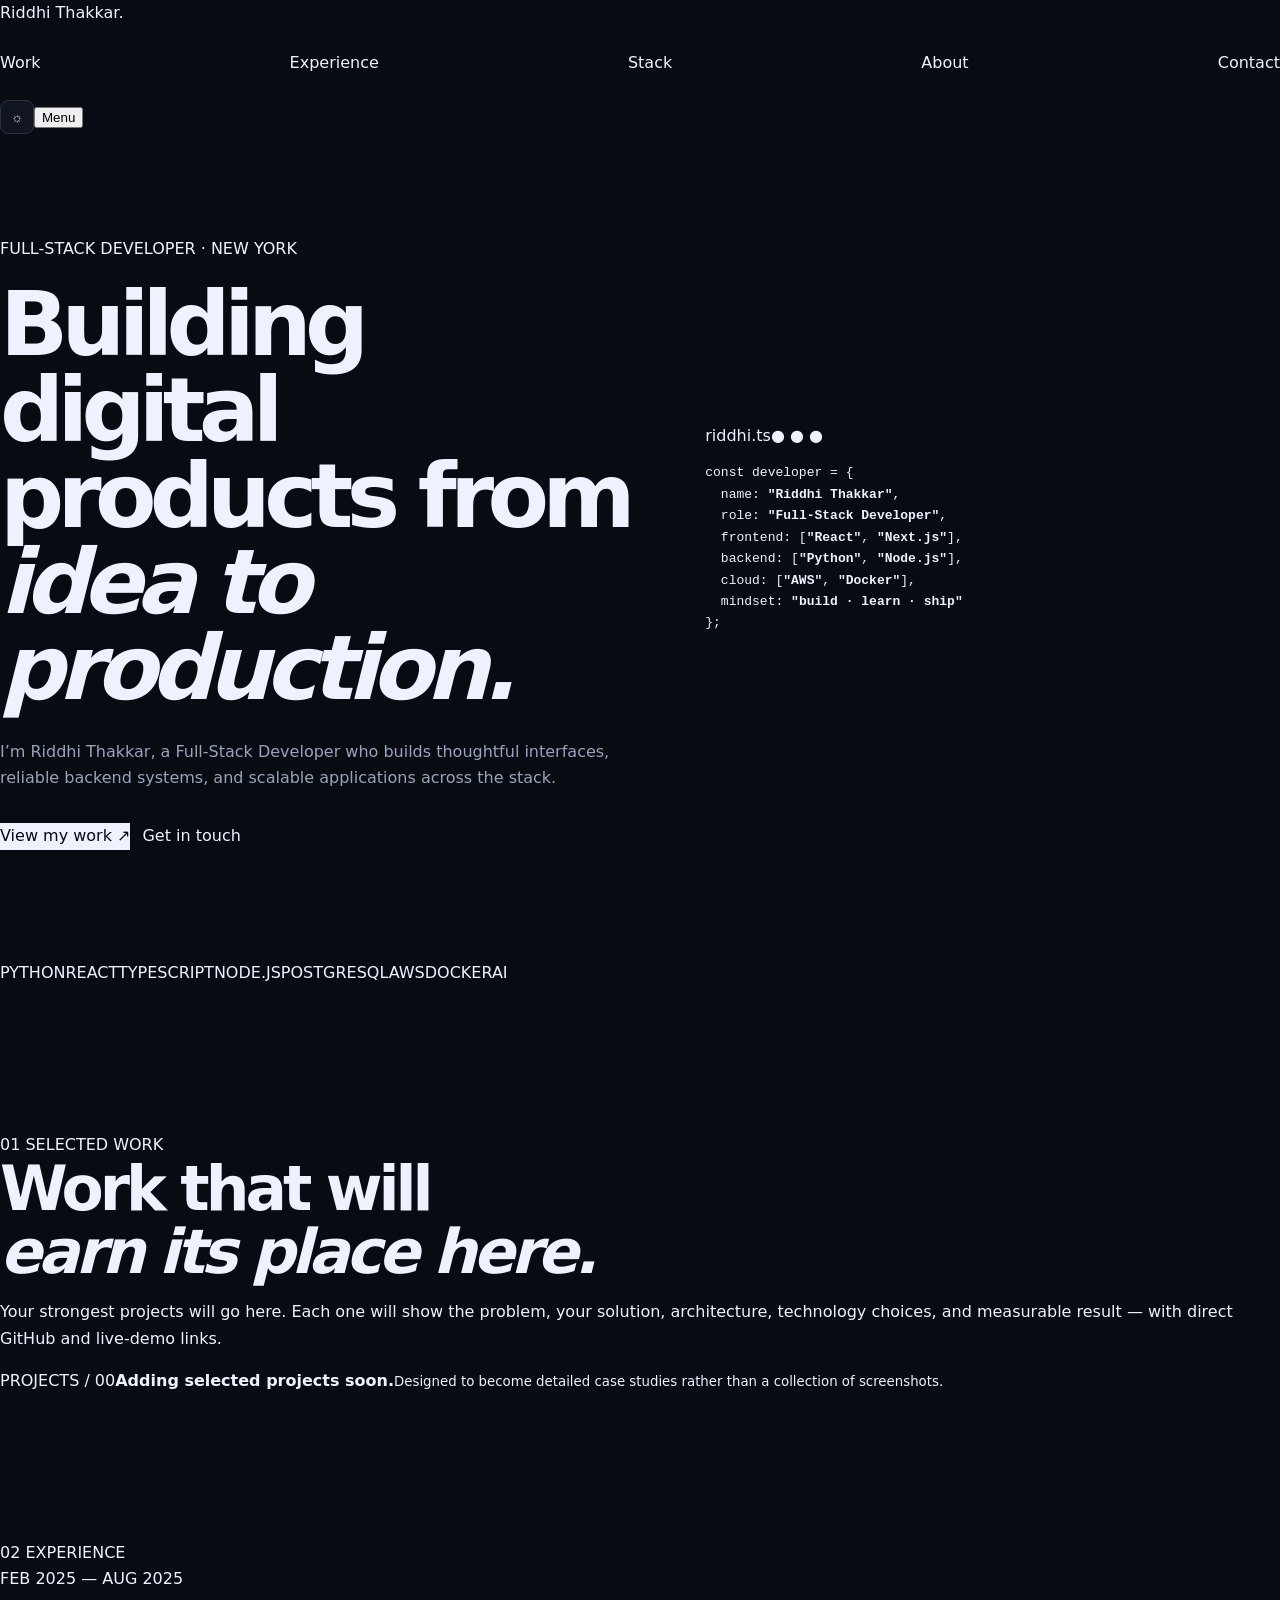
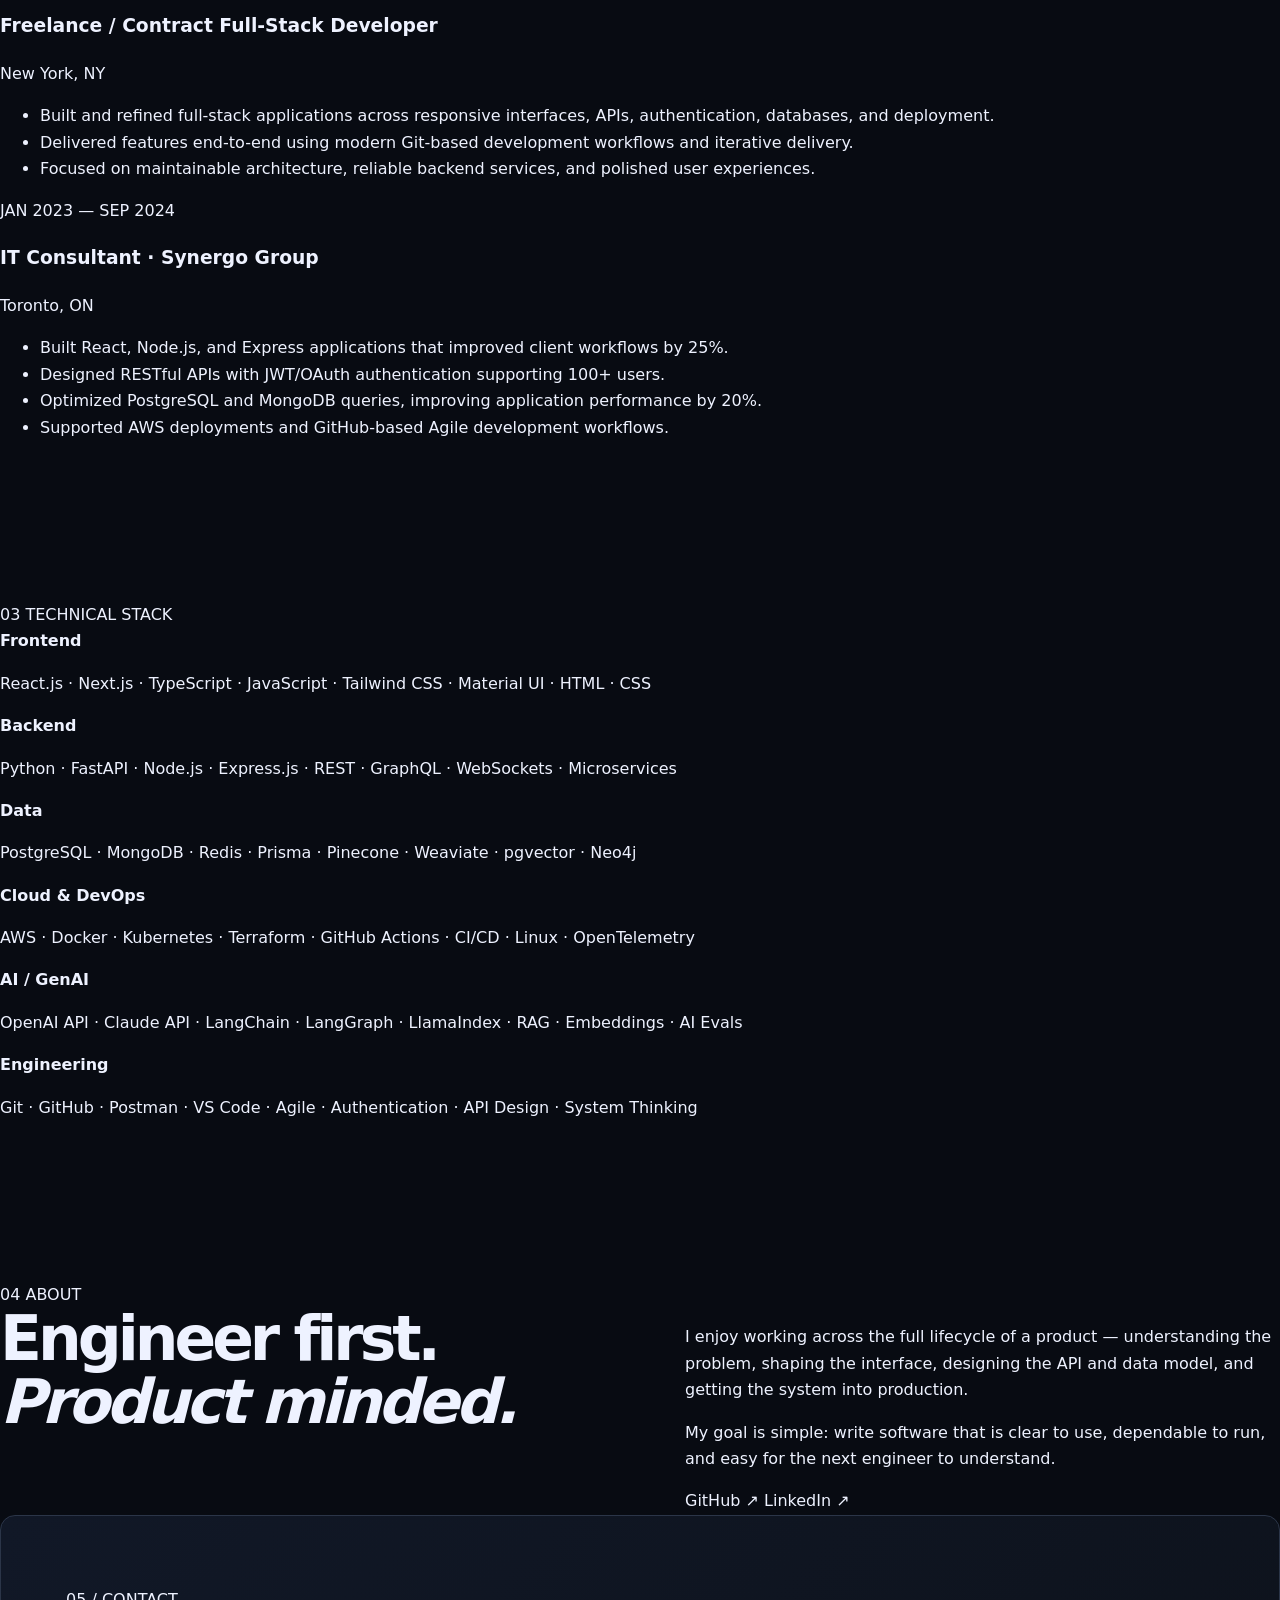
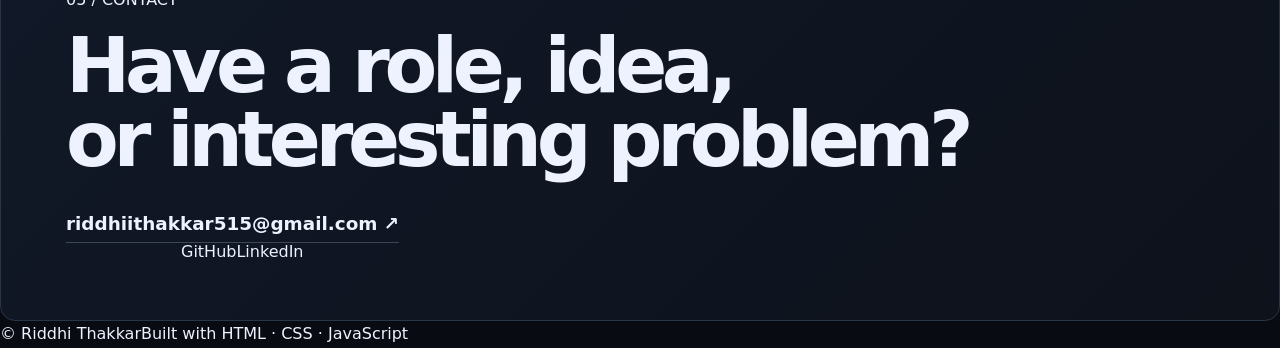
==== commit 8cee7776: "Rebuild portfolio from scratch with refined full-stack structure" ====
--- a/index.html
+++ b/index.html
@@ -1,10 +1,8 @@
-<!doctype html><html lang="en" data-theme="dark"><head><meta charset="utf-8"><meta name="viewport" content="width=device-width,initial-scale=1"><meta name="description" content="Riddhi Thakkar — Full-Stack Developer building modern web applications, backend systems, cloud infrastructure and AI-powered products."><meta name="author" content="Riddhi Thakkar"><meta property="og:title" content="Riddhi Thakkar — Full-Stack Developer"><meta property="og:description" content="Full-Stack Developer building modern web applications, backend systems, cloud infrastructure and AI-powered products."><meta property="og:type" content="website"><title>Riddhi Thakkar | Full-Stack Developer</title><link rel="preconnect" href="https://fonts.googleapis.com"><link rel="preconnect" href="https://fonts.gstatic.com" crossorigin><link href="https://fonts.googleapis.com/css2?family=DM+Sans:wght@400;500;600;700;800&family=JetBrains+Mono:wght@400;500&display=swap" rel="stylesheet"><link rel="stylesheet" href="style.css"></head><body><header class="header"><nav class="nav wrap"><a class="brand" href="#home">Riddhi Thakkar<span>.</span></a><div class="nav-links" id="nav"><a href="#about">About</a><a href="#experience">Experience</a><a href="#skills">Skills</a><a href="#projects">Projects</a><a href="#contact">Contact</a><button id="theme" aria-label="Toggle theme">☾</button></div><button id="menu" class="menu" aria-label="Open navigation">Menu</button></nav></header><main><section id="home" class="hero wrap reveal"><div class="hero-copy"><p class="eyebrow">FULL-STACK DEVELOPER · NEW YORK</p><h1>Building software<br><span>from idea to impact.</span></h1><p class="lead">I’m Riddhi Thakkar, a Full-Stack Developer focused on building polished interfaces, dependable backend systems, scalable data layers, cloud infrastructure, and AI-powered experiences.</p><div class="actions"><a class="btn primary" href="#projects">Explore my work <b>↗</b></a><a class="btn secondary" href="#contact">Let’s connect</a></div><div class="social"><a href="https://github.com/riiddhii757" target="_blank" rel="noreferrer">GitHub ↗</a><a href="https://www.linkedin.com/in/riddhi-thakkar-378098253" target="_blank" rel="noreferrer">LinkedIn ↗</a></div></div><div class="hero-visual"><div class="glow"></div><div class="code-window"><div class="window-head"><span>riddhi.dev</span><i></i><i></i><i></i></div><pre><code><span class="purple">const</span> developer = {
-  name: <span class="green">"Riddhi Thakkar"</span>,
-  role: <span class="green">"Full-Stack Developer"</span>,
-  builds: [
-    <span class="green">"web apps"</span>,
-    <span class="green">"APIs"</span>,
-    <span class="green">"AI systems"</span>
-  ],
-  mindset: <span class="green">"build • learn • ship"</span>
-};</code></pre></div><div class="availability"><span></span> Available for opportunities</div></div></section><section class="strip"><div class="wrap strip-inner"><span>PYTHON</span><b>✦</b><span>REACT</span><b>✦</b><span>TYPESCRIPT</span><b>✦</b><span>NODE.JS</span><b>✦</b><span>FASTAPI</span><b>✦</b><span>POSTGRESQL</span><b>✦</b><span>AWS</span><b>✦</b><span>DOCKER</span><b>✦</b><span>AI / GENAI</span></div></section><section id="about" class="section wrap reveal"><div class="section-label">01 / ABOUT</div><div class="about-grid"><h2>Engineering the <em>whole product.</em></h2><div class="copy"><p>I enjoy working across the full lifecycle of software — from a thoughtful interface and clean API design to data modeling, deployment, and observability.</p><p>My experience spans client-facing applications, backend services, authentication, databases, AWS deployments, and modern AI tooling. I care about maintainable code, performance, accessibility, and products that feel intentional.</p><div class="principles"><div><strong>01</strong><span>Product-minded engineering</span></div><div><strong>02</strong><span>Reliable systems & clean APIs</span></div><div><strong>03</strong><span>Continuous learning</span></div></div></div></div></section><section id="experience" class="section wrap reveal"><div class="section-label">02 / EXPERIENCE</div><div class="timeline"><article><div class="date">FEB 2025 — AUG 2025<br><small>NEW YORK, NY</small></div><div><h3>Freelance / Contract Full-Stack Developer</h3><p>Built and refined full-stack applications across responsive UI, APIs, databases, authentication, and deployment. Owned features end-to-end through iterative Git-based delivery with a focus on maintainable architecture and polished user experiences.</p></div></article><article><div class="date">JAN 2023 — SEP 2024<br><small>TORONTO, ON</small></div><div><h3>IT Consultant <span>· Synergo Group</span></h3><p>Built React, Node.js, and Express applications that improved client workflows by 25%. Designed REST APIs with JWT/OAuth supporting 100+ users, optimized PostgreSQL and MongoDB queries for 20% better performance, and supported AWS deployments.</p></div></article></div></section><section id="skills" class="section wrap reveal"><div class="section-label">03 / TECHNICAL STACK</div><div class="skills"><article><small>01</small><h3>Languages</h3><p>Python · TypeScript · JavaScript · Java · Go · C++ · SQL</p></article><article><small>02</small><h3>Frontend</h3><p>React.js · Next.js · Tailwind CSS · Material UI · Bootstrap · HTML · CSS</p></article><article><small>03</small><h3>Backend</h3><p>FastAPI · Node.js · Express.js · REST · GraphQL · WebSockets · Microservices</p></article><article><small>04</small><h3>Data</h3><p>PostgreSQL · MongoDB · Redis · Prisma · Pinecone · Weaviate · pgvector · Neo4j</p></article><article><small>05</small><h3>Cloud / DevOps</h3><p>AWS · Docker · Kubernetes · Terraform · GitHub Actions · CI/CD · Linux · OpenTelemetry</p></article><article><small>06</small><h3>AI / GenAI</h3><p>OpenAI API · Claude API · LangChain · LangGraph · LlamaIndex · RAG · Embeddings · AI Evals</p></article></div></section><section id="projects" class="section wrap reveal"><div class="section-label">04 / SELECTED WORK</div><div class="projects-empty"><div class="plus">＋</div><div><p class="eyebrow">PROJECTS COMING SOON</p><h2>Your strongest work<br><em>goes here.</em></h2><p>This space is ready for 3–5 standout projects with live demos, GitHub repositories, screenshots, architecture notes, and measurable outcomes.</p></div></div></section><section id="contact" class="section wrap reveal"><div class="contact"><div class="section-label">05 / CONTACT</div><div><p class="eyebrow">HAVE AN OPPORTUNITY?</p><h2>Let’s build something<br><em>worth shipping.</em></h2><a class="email" href="mailto:riddhiithakkar515@gmail.com">riddhiithakkar515@gmail.com <b>↗</b></a><div class="contact-social"><a href="https://github.com/riiddhii757" target="_blank" rel="noreferrer">GitHub</a><a href="https://www.linkedin.com/in/riddhi-thakkar-378098253" target="_blank" rel="noreferrer">LinkedIn</a></div></div></div></section></main><footer class="footer wrap"><span>© <span id="year"></span> Riddhi Thakkar</span><span>Full-Stack Developer</span><a href="#home">Back to top ↑</a></footer><script src="script.js"></script></body></html>+<!doctype html><html lang="en"><head><meta charset="utf-8"><meta name="viewport" content="width=device-width,initial-scale=1"><meta name="description" content="Riddhi Thakkar — Full-Stack Developer building modern web applications, APIs, cloud systems, and AI-powered products."><meta property="og:title" content="Riddhi Thakkar — Full-Stack Developer"><meta property="og:description" content="Full-Stack Developer focused on React, TypeScript, Python, Node.js, cloud, data, and AI."><meta property="og:type" content="website"><title>Riddhi Thakkar — Full-Stack Developer</title><link rel="preconnect" href="https://fonts.googleapis.com"><link rel="preconnect" href="https://fonts.gstatic.com" crossorigin><link href="https://fonts.googleapis.com/css2?family=DM+Mono:wght@400;500&family=Inter:wght@400;500;600;700&display=swap" rel="stylesheet"><link rel="stylesheet" href="style.css"></head><body><header><nav><a class="logo" href="#top">Riddhi Thakkar<span>.</span></a><div class="nav"><a href="#work">Work</a><a href="#experience">Experience</a><a href="#stack">Stack</a><a href="#about">About</a><a href="#contact">Contact</a></div><button id="theme" aria-label="Toggle theme">☼</button><button id="menu" aria-label="Open menu">Menu</button></nav></header><main id="top"><section class="hero"><div class="hero-copy"><p class="mono accent">FULL-STACK DEVELOPER · NEW YORK</p><h1>Building digital products from <i>idea to production.</i></h1><p class="lead">I’m Riddhi Thakkar, a Full-Stack Developer who builds thoughtful interfaces, reliable backend systems, and scalable applications across the stack.</p><div class="actions"><a class="primary" href="#work">View my work ↗</a><a href="#contact">Get in touch</a></div></div><div class="hero-code"><div class="code-head"><span>riddhi.ts</span><span>● ● ●</span></div><pre><span>const</span> developer = {
+  name: <b>"Riddhi Thakkar"</b>,
+  role: <b>"Full-Stack Developer"</b>,
+  frontend: [<b>"React"</b>, <b>"Next.js"</b>],
+  backend: [<b>"Python"</b>, <b>"Node.js"</b>],
+  cloud: [<b>"AWS"</b>, <b>"Docker"</b>],
+  mindset: <b>"build · learn · ship"</b>
+};</pre></div></section><section class="proof"><span>PYTHON</span><span>REACT</span><span>TYPESCRIPT</span><span>NODE.JS</span><span>POSTGRESQL</span><span>AWS</span><span>DOCKER</span><span>AI</span></section><section class="section" id="work"><div class="label"><span>01</span> SELECTED WORK</div><div class="intro"><h2>Work that will<br><i>earn its place here.</i></h2><p>Your strongest projects will go here. Each one will show the problem, your solution, architecture, technology choices, and measurable result — with direct GitHub and live-demo links.</p></div><div class="project-empty"><span>PROJECTS / 00</span><strong>Adding selected projects soon.</strong><small>Designed to become detailed case studies rather than a collection of screenshots.</small></div></section><section class="section" id="experience"><div class="label"><span>02</span> EXPERIENCE</div><div class="experience"><article><time>FEB 2025 — AUG 2025</time><div><h3>Freelance / Contract Full-Stack Developer</h3><p>New York, NY</p><ul><li>Built and refined full-stack applications across responsive interfaces, APIs, authentication, databases, and deployment.</li><li>Delivered features end-to-end using modern Git-based development workflows and iterative delivery.</li><li>Focused on maintainable architecture, reliable backend services, and polished user experiences.</li></ul></div></article><article><time>JAN 2023 — SEP 2024</time><div><h3>IT Consultant · Synergo Group</h3><p>Toronto, ON</p><ul><li>Built React, Node.js, and Express applications that improved client workflows by 25%.</li><li>Designed RESTful APIs with JWT/OAuth authentication supporting 100+ users.</li><li>Optimized PostgreSQL and MongoDB queries, improving application performance by 20%.</li><li>Supported AWS deployments and GitHub-based Agile development workflows.</li></ul></div></article></div></section><section class="section" id="stack"><div class="label"><span>03</span> TECHNICAL STACK</div><div class="stack"><div><b>Frontend</b><p>React.js · Next.js · TypeScript · JavaScript · Tailwind CSS · Material UI · HTML · CSS</p></div><div><b>Backend</b><p>Python · FastAPI · Node.js · Express.js · REST · GraphQL · WebSockets · Microservices</p></div><div><b>Data</b><p>PostgreSQL · MongoDB · Redis · Prisma · Pinecone · Weaviate · pgvector · Neo4j</p></div><div><b>Cloud & DevOps</b><p>AWS · Docker · Kubernetes · Terraform · GitHub Actions · CI/CD · Linux · OpenTelemetry</p></div><div><b>AI / GenAI</b><p>OpenAI API · Claude API · LangChain · LangGraph · LlamaIndex · RAG · Embeddings · AI Evals</p></div><div><b>Engineering</b><p>Git · GitHub · Postman · VS Code · Agile · Authentication · API Design · System Thinking</p></div></div></section><section class="section about" id="about"><div class="label"><span>04</span> ABOUT</div><div class="about-grid"><h2>Engineer first.<br><i>Product minded.</i></h2><div><p>I enjoy working across the full lifecycle of a product — understanding the problem, shaping the interface, designing the API and data model, and getting the system into production.</p><p>My goal is simple: write software that is clear to use, dependable to run, and easy for the next engineer to understand.</p><a href="https://github.com/riiddhii757" target="_blank">GitHub ↗</a> <a href="https://www.linkedin.com/in/riddhi-thakkar-378098253" target="_blank">LinkedIn ↗</a></div></div></section><section class="contact" id="contact"><p class="mono accent">05 / CONTACT</p><h2>Have a role, idea,<br>or interesting problem?</h2><a class="email" href="mailto:riddhiithakkar515@gmail.com">riddhiithakkar515@gmail.com ↗</a><div><a href="https://github.com/riiddhii757" target="_blank">GitHub</a><a href="https://www.linkedin.com/in/riddhi-thakkar-378098253" target="_blank">LinkedIn</a></div></section></main><footer><span>© <span id="year"></span> Riddhi Thakkar</span><span>Built with HTML · CSS · JavaScript</span></footer><script src="script.js"></script></body></html>
--- a/style.css
+++ b/style.css
@@ -0,0 +1 @@
+*{box-sizing:border-box}html{scroll-behavior:smooth}body{margin:0;background:#080b12;color:#eef2ff;font-family:'DM Sans',system-ui,sans-serif;line-height:1.65}a{color:inherit;text-decoration:none}::selection{background:#8b5cf6;color:white}.wrap{width:min(1160px,calc(100% - 44px));margin:auto}.header{position:sticky;top:0;z-index:50;background:rgba(8,11,18,.78);backdrop-filter:blur(18px);border-bottom:1px solid #202735}.nav{height:74px;display:flex;align-items:center;justify-content:space-between}.brand{font-size:1.05rem;font-weight:800;letter-spacing:-.04em}.brand span{color:#a78bfa}.nav-links{display:flex;align-items:center;gap:28px;color:#8f9ab0;font-size:.78rem}.nav-links a:hover{color:#fff}.nav-links button,#theme{border:1px solid #293244;background:#101520;color:#d9e0ef;border-radius:8px;width:34px;height:34px;cursor:pointer}.menu{display:none;border:1px solid #293244;background:#101520;color:#e5e7eb;border-radius:8px;padding:8px 12px}.hero{min-height:calc(100vh - 74px);display:grid;grid-template-columns:1.05fr .95fr;align-items:center;gap:70px;padding-top:60px;padding-bottom:85px}.eyebrow{font:500 .68rem 'JetBrains Mono',monospace;letter-spacing:.13em;color:#a78bfa}.hero h1{font-size:clamp(3.5rem,7vw,6.9rem);line-height:.96;letter-spacing:-.075em;margin:18px 0 28px;font-weight:800}.hero h1 span,h2 em{color:#a78bfa;font-style:normal}.lead{max-width:670px;color:#98a4ba;font-size:1rem}.actions{display:flex;gap:12px;margin-top:32px}.btn{padding:12px 17px;border-radius:8px;font-size:.78rem;font-weight:700;transition:.2s}.btn:hover{transform:translateY(-2px)}.primary{background:#eef2ff;color:#080b12}.secondary{border:1px solid #30394c;color:#dce3f1}.social{display:flex;gap:23px;margin-top:25px;font:500 .7rem 'JetBrains Mono';color:#7e8ba2}.social a:hover{color:#c4b5fd}.hero-visual{position:relative}.glow{position:absolute;width:330px;height:330px;border-radius:50%;background:#7c3aed;opacity:.12;filter:blur(90px);top:10%;left:15%}.code-window{position:relative;border:1px solid #293347;background:linear-gradient(145deg,#111827,#0b101a);border-radius:15px;overflow:hidden;box-shadow:0 35px 90px rgba(0,0,0,.38);transform:rotate(1deg)}.window-head{height:44px;border-bottom:1px solid #252e3e;padding:0 15px;display:flex;align-items:center;gap:6px;color:#66738b;font:500 .66rem 'JetBrains Mono'}.window-head span{margin-right:auto}.window-head i{width:7px;height:7px;border-radius:50%;background:#374151}.code-window pre{margin:0;padding:28px 25px;overflow:auto;font:500 .77rem/2 'JetBrains Mono';color:#b9c4d8}.purple{color:#c4b5fd}.green{color:#86efac}.availability{position:absolute;bottom:-35px;right:0;border:1px solid #293244;background:#101722;padding:9px 12px;border-radius:8px;color:#8f9ab0;font-size:.68rem}.availability span{display:inline-block;width:7px;height:7px;background:#4ade80;border-radius:50%;margin-right:7px;box-shadow:0 0 9px #4ade80}.strip{border-top:1px solid #202735;border-bottom:1px solid #202735;overflow:hidden}.strip-inner{display:flex;justify-content:space-between;align-items:center;gap:25px;white-space:nowrap;padding:16px 0;color:#657188;font:500 .64rem 'JetBrains Mono';letter-spacing:.08em}.strip b{color:#8b5cf6;font-size:.7rem}.section{padding-top:145px}.section-label{font:500 .67rem 'JetBrains Mono';color:#69758b;letter-spacing:.05em;margin-bottom:45px}.section-label:first-letter{color:#a78bfa}.about-grid{display:grid;grid-template-columns:1fr 1fr;gap:90px}.section h2{font-size:clamp(2.5rem,4.8vw,4.7rem);line-height:1.02;letter-spacing:-.065em;margin:0}.copy{color:#909cb1;font-size:.9rem}.principles{border-top:1px solid #283142;margin-top:28px}.principles div{display:flex;gap:18px;border-bottom:1px solid #283142;padding:15px 0;font-size:.76rem}.principles strong{color:#a78bfa;font:500 .65rem 'JetBrains Mono'}.principles span{color:#c3ccda}.timeline article{display:grid;grid-template-columns:190px 1fr;gap:55px;padding:0 0 58px;margin-bottom:58px;border-bottom:1px solid #252e3d}.date{font:500 .65rem/1.8 'JetBrains Mono';color:#a8b3c5}.date small{color:#59667c}.timeline h3{margin:0;font-size:1.35rem;letter-spacing:-.03em}.timeline h3 span{color:#79869c;font-weight:500}.timeline p{color:#8995aa;font-size:.84rem;max-width:730px}.skills{display:grid;grid-template-columns:repeat(2,1fr);border-top:1px solid #283142}.skills article{padding:25px 30px 28px 0;border-bottom:1px solid #283142}.skills article:nth-child(even){padding-left:30px;border-left:1px solid #283142}.skills small{color:#a78bfa;font:500 .64rem 'JetBrains Mono'}.skills h3{margin:10px 0 6px;font-size:1.05rem}.skills p{margin:0;color:#7f8ba1;font-size:.78rem}.projects-empty{border:1px dashed #303a4e;border-radius:14px;padding:55px;display:flex;gap:45px;align-items:center;background:#0d121c}.plus{font-size:4rem;color:#30394a;font-weight:300}.projects-empty h2{font-size:clamp(2.4rem,4.5vw,4.3rem)}.projects-empty>div:last-child>p:last-child{max-width:610px;color:#758198;font-size:.8rem}.contact{border:1px solid #2b3548;background:linear-gradient(135deg,#111827,#0d121b);border-radius:15px;padding:55px 65px}.contact>div:last-child{padding-left:115px}.contact h2{font-size:clamp(3rem,6vw,5.8rem);line-height:.96;margin:15px 0 32px;letter-spacing:-.07em}.email{font-size:1.15rem;font-weight:700;border-bottom:1px solid #3b4659;padding-bottom:8px}.email:hover{color:#c4b5fd}.email b{color:#a78bfa}.contact-social{display:flex;gap:24px;margin-top:28px;font:500 .7rem 'JetBrains Mono';color:#8995aa}.footer{margin-top:100px;padding:30px 0 42px;border-top:1px solid #202735;display:flex;justify-content:space-between;color:#5f6b80;font:500 .64rem 'JetBrains Mono'}.footer a:hover{color:#fff}.reveal{opacity:0;transform:translateY(22px);transition:.7s ease}.reveal.visible{opacity:1;transform:none}@media(max-width:800px){.hero{grid-template-columns:1fr;gap:55px}.about-grid{grid-template-columns:1fr;gap:40px}.timeline article{grid-template-columns:135px 1fr;gap:30px}.contact{padding:40px 30px}.contact>div:last-child{padding-left:0}}@media(max-width:620px){.wrap{width:calc(100% - 30px)}.nav{height:68px}.menu{display:block}.nav-links{display:none;position:absolute;top:68px;left:15px;right:15px;background:#101520;border:1px solid #293244;border-radius:10px;padding:15px;flex-direction:column;align-items:stretch;gap:15px}.nav-links.open{display:flex}.nav-links button{align-self:flex-end}.hero{padding-top:65px;padding-bottom:75px}.hero h1{font-size:3.55rem}.strip-inner{justify-content:flex-start}.strip-inner span:nth-of-type(n+6),.strip-inner b:nth-of-type(n+5){display:none}.section{padding-top:105px}.timeline article{grid-template-columns:1fr;gap:10px}.skills{grid-template-columns:1fr}.skills article:nth-child(even){padding-left:0;border-left:0}.projects-empty{padding:35px 25px;gap:20px}.plus{font-size:2.7rem}.contact{padding:35px 22px}.contact h2{font-size:3.4rem}.footer{flex-direction:column;gap:10px}}[data-theme="light"] body{background:#f7f8fb;color:#151b26}[data-theme="light"] .header{background:rgba(247,248,251,.82);border-color:#e0e5ed}[data-theme="light"] .nav-links{color:#59657a}[data-theme="light"] .nav-links button,[data-theme="light"] .menu{background:#fff;color:#151b26;border-color:#d9dfe8}[data-theme="light"] .lead,[data-theme="light"] .copy,[data-theme="light"] .timeline p,[data-theme="light"] .skills p,[data-theme="light"] .projects-empty>div:last-child>p:last-child{color:#59657a}[data-theme="light"] .code-window,[data-theme="light"] .contact,[data-theme="light"] .projects-empty{background:#fff;border-color:#dbe1ea}[data-theme="light"] .strip,[data-theme="light"] .strip-inner,[data-theme="light"] .timeline article,[data-theme="light"] .skills,[data-theme="light"] .skills article,[data-theme="light"] .principles,[data-theme="light"] .principles div,[data-theme="light"] .footer{border-color:#e0e5ed}[data-theme="light"] .availability{background:#fff;border-color:#dbe1ea}
